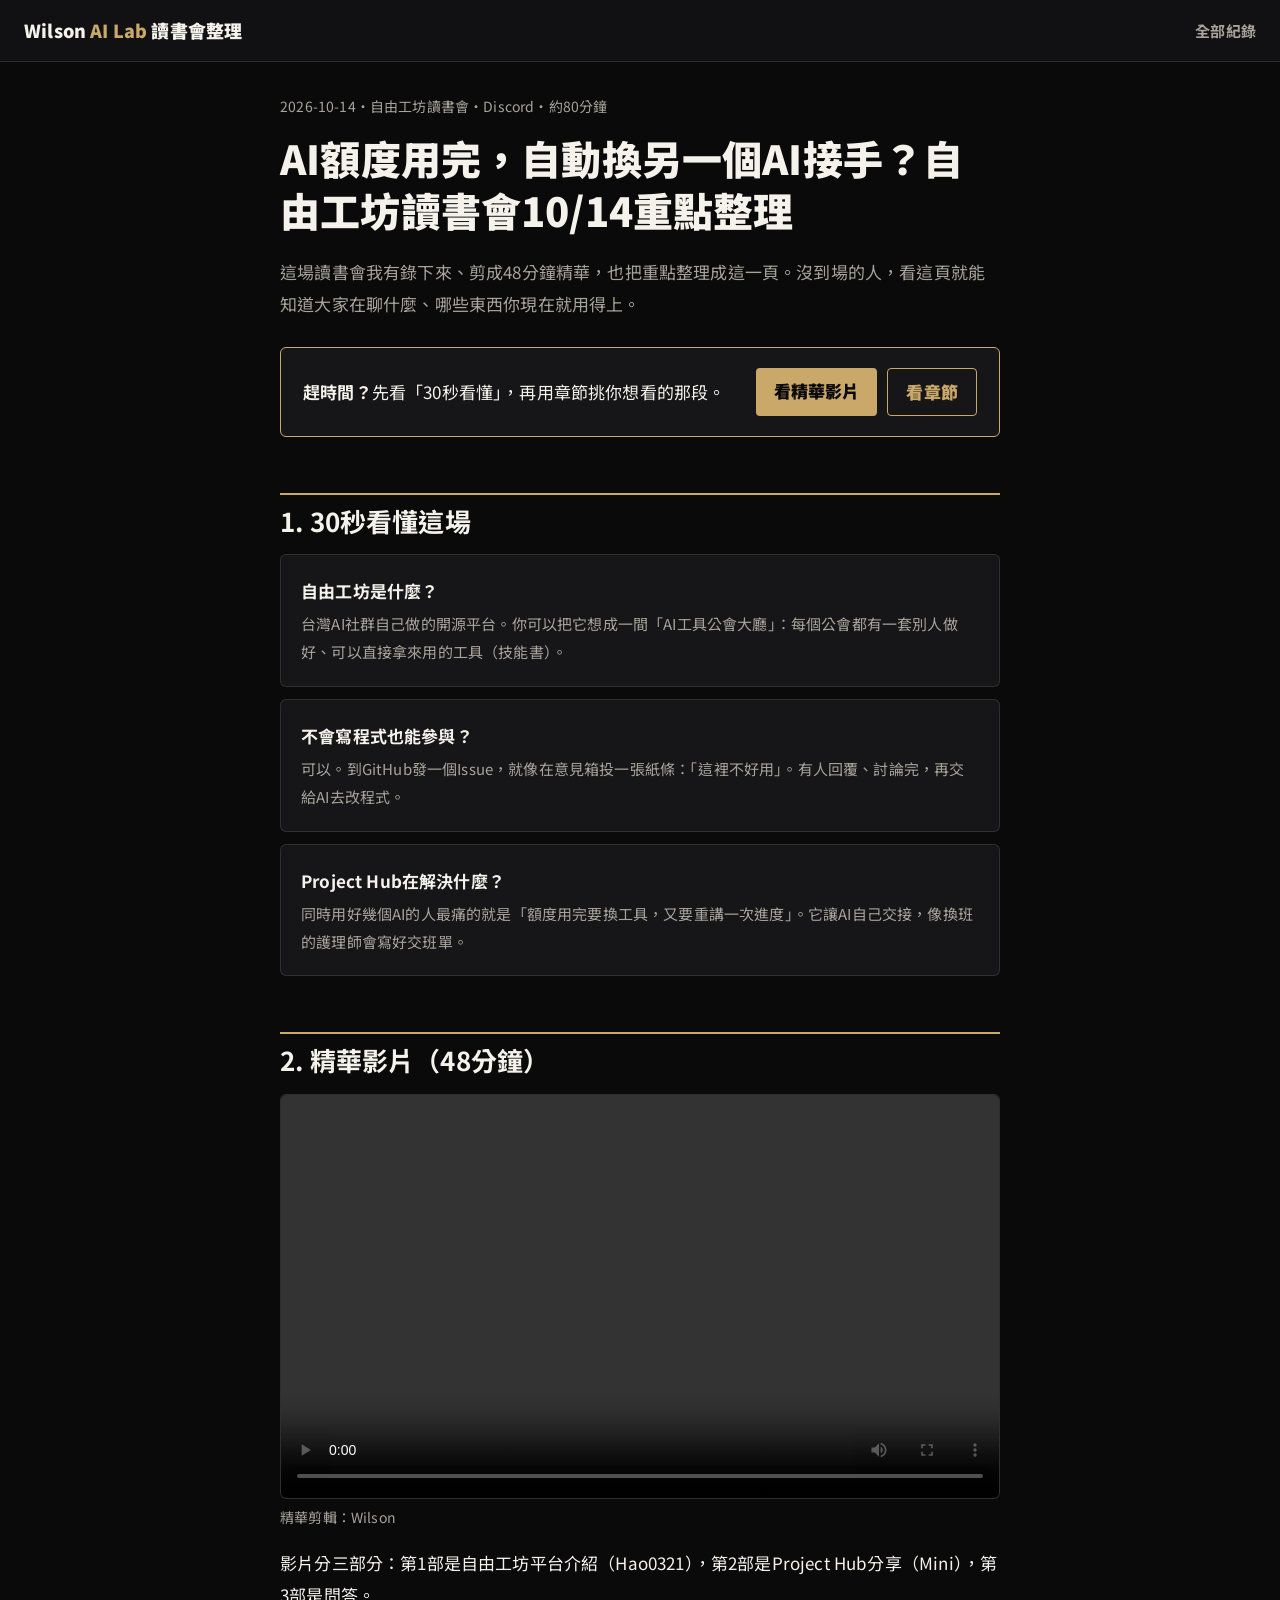
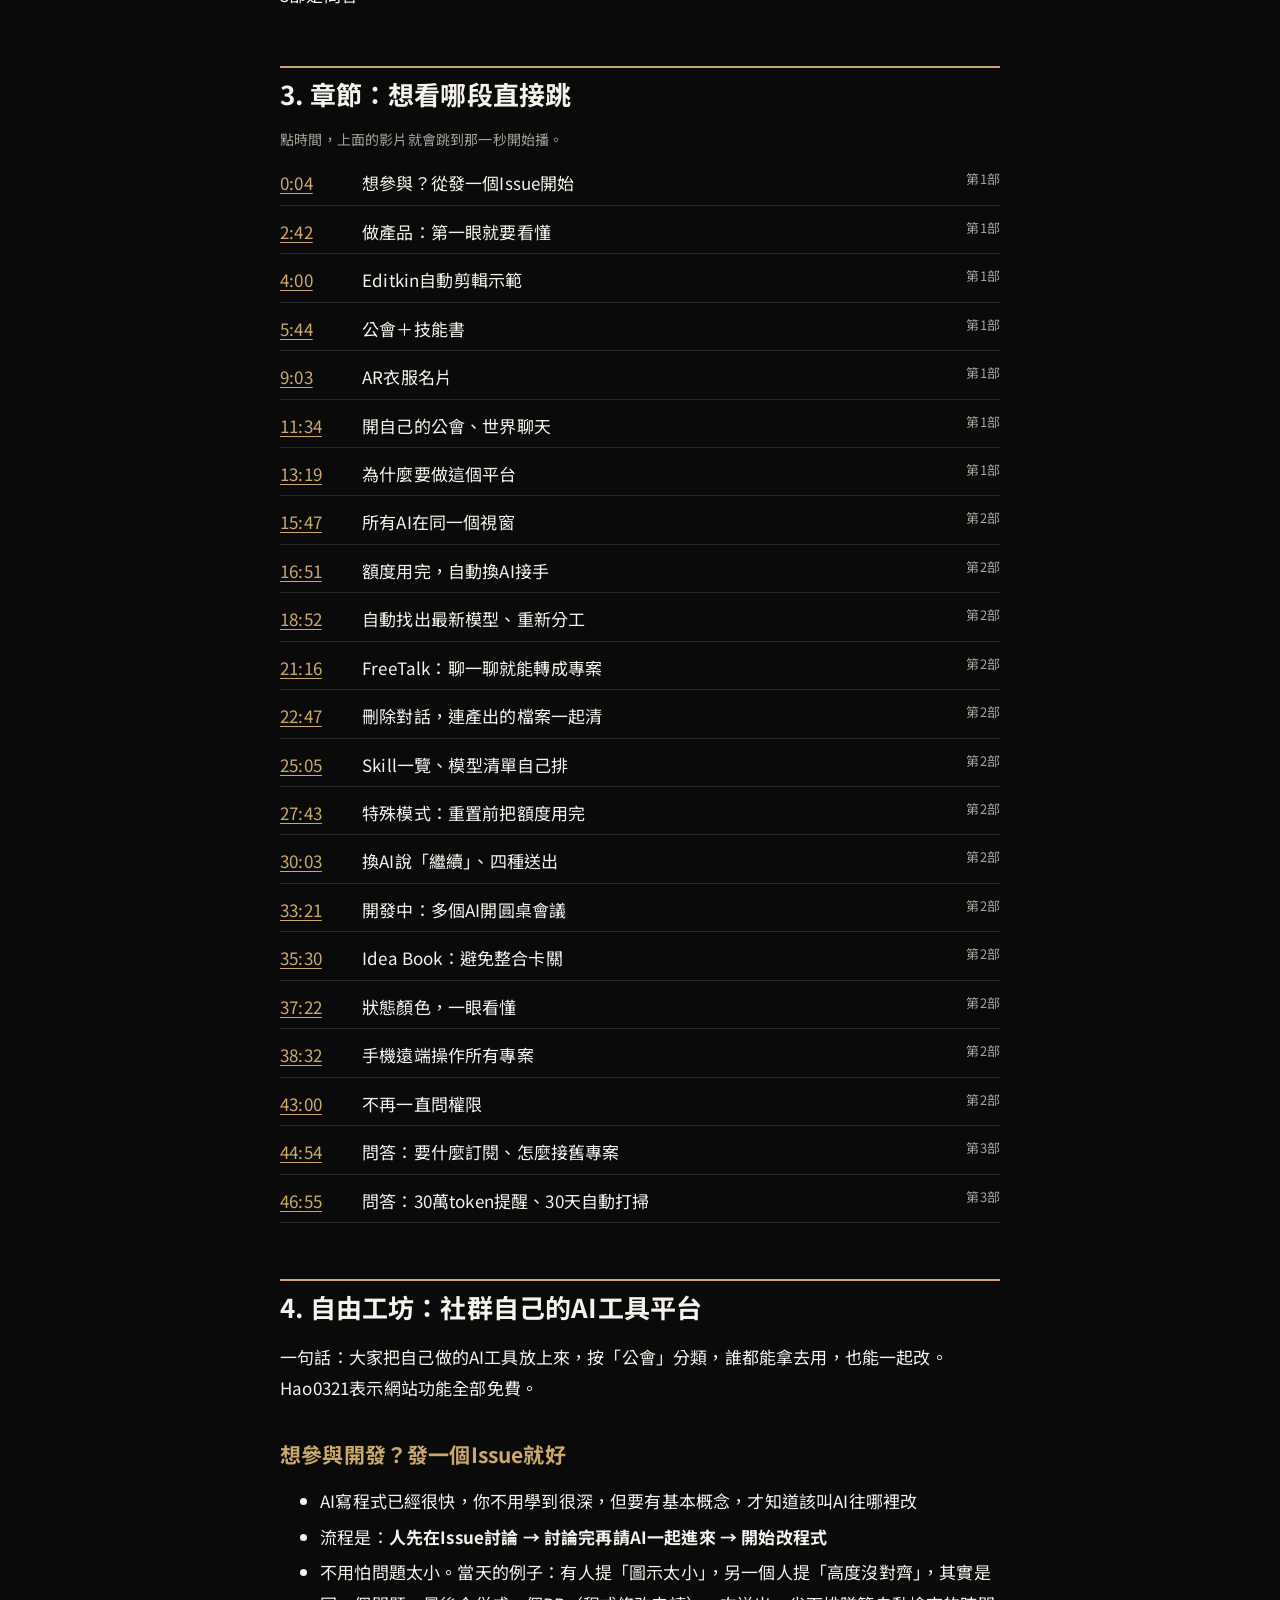
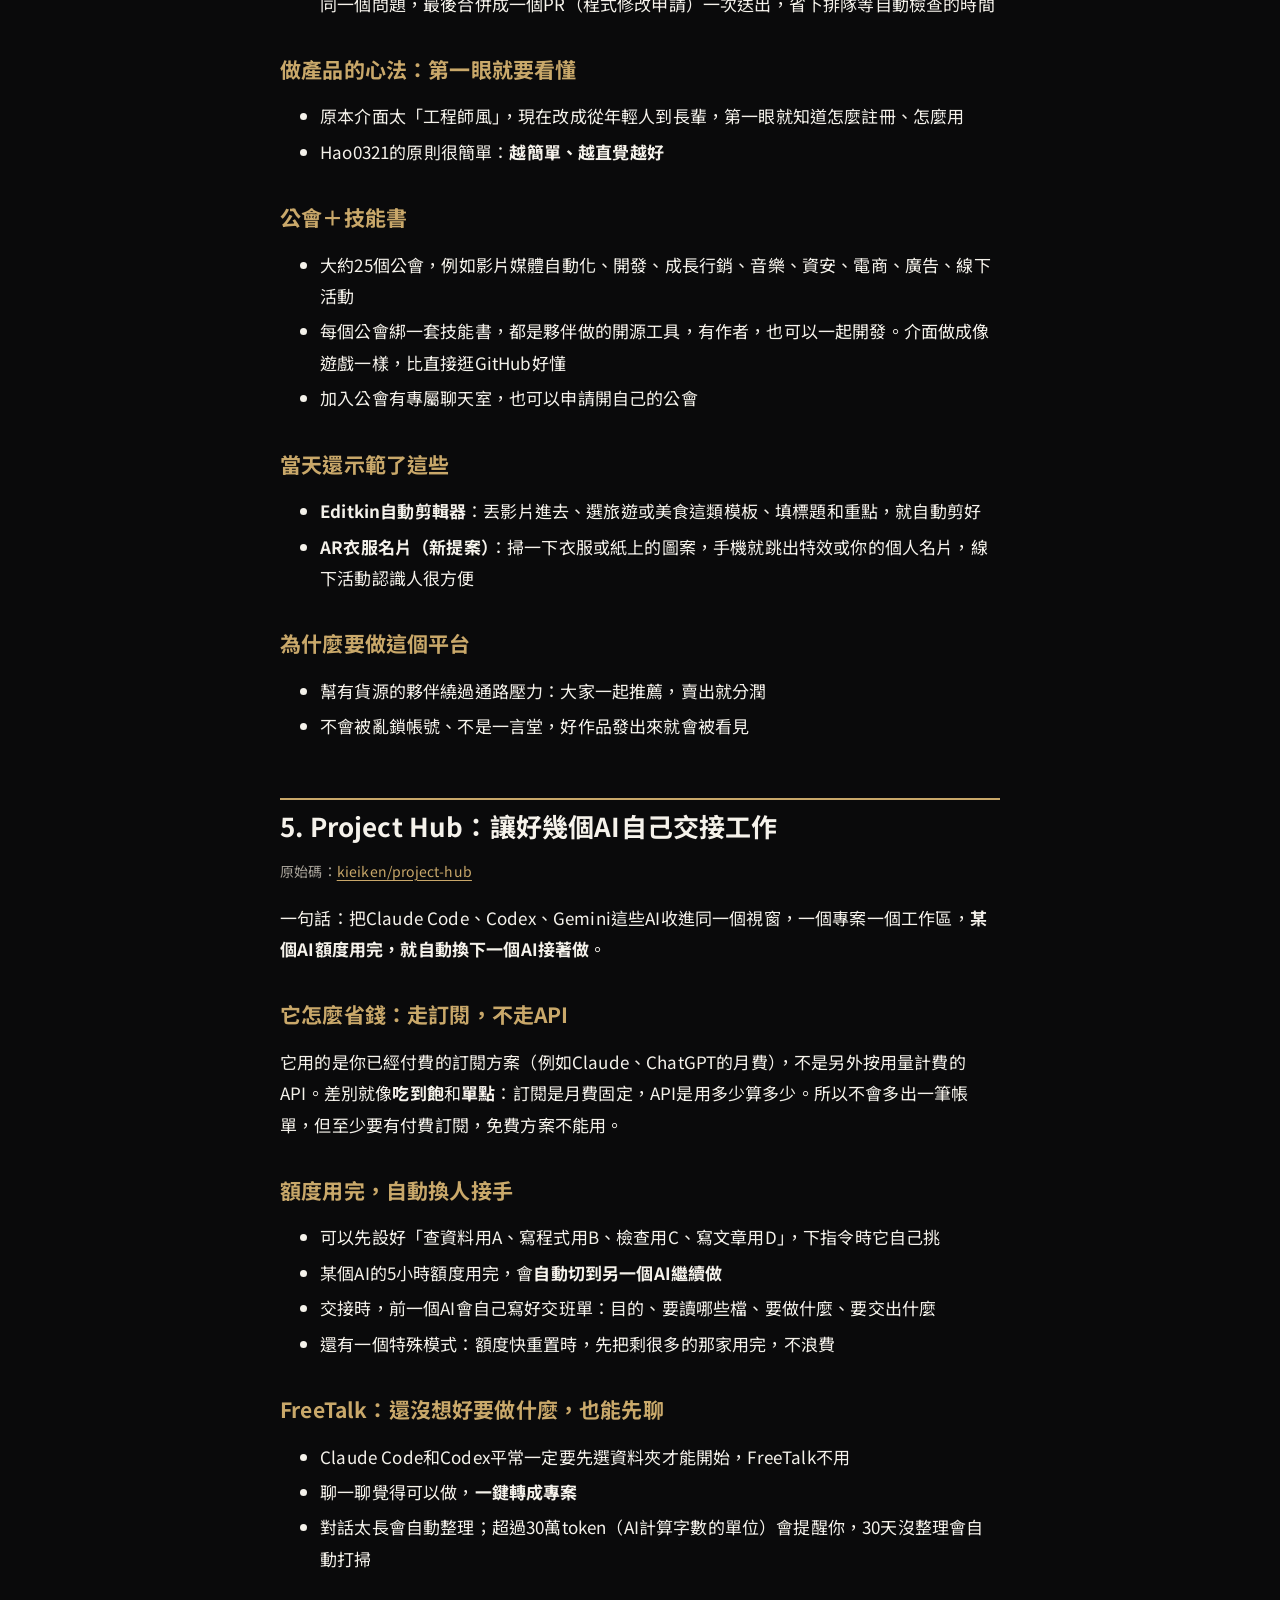
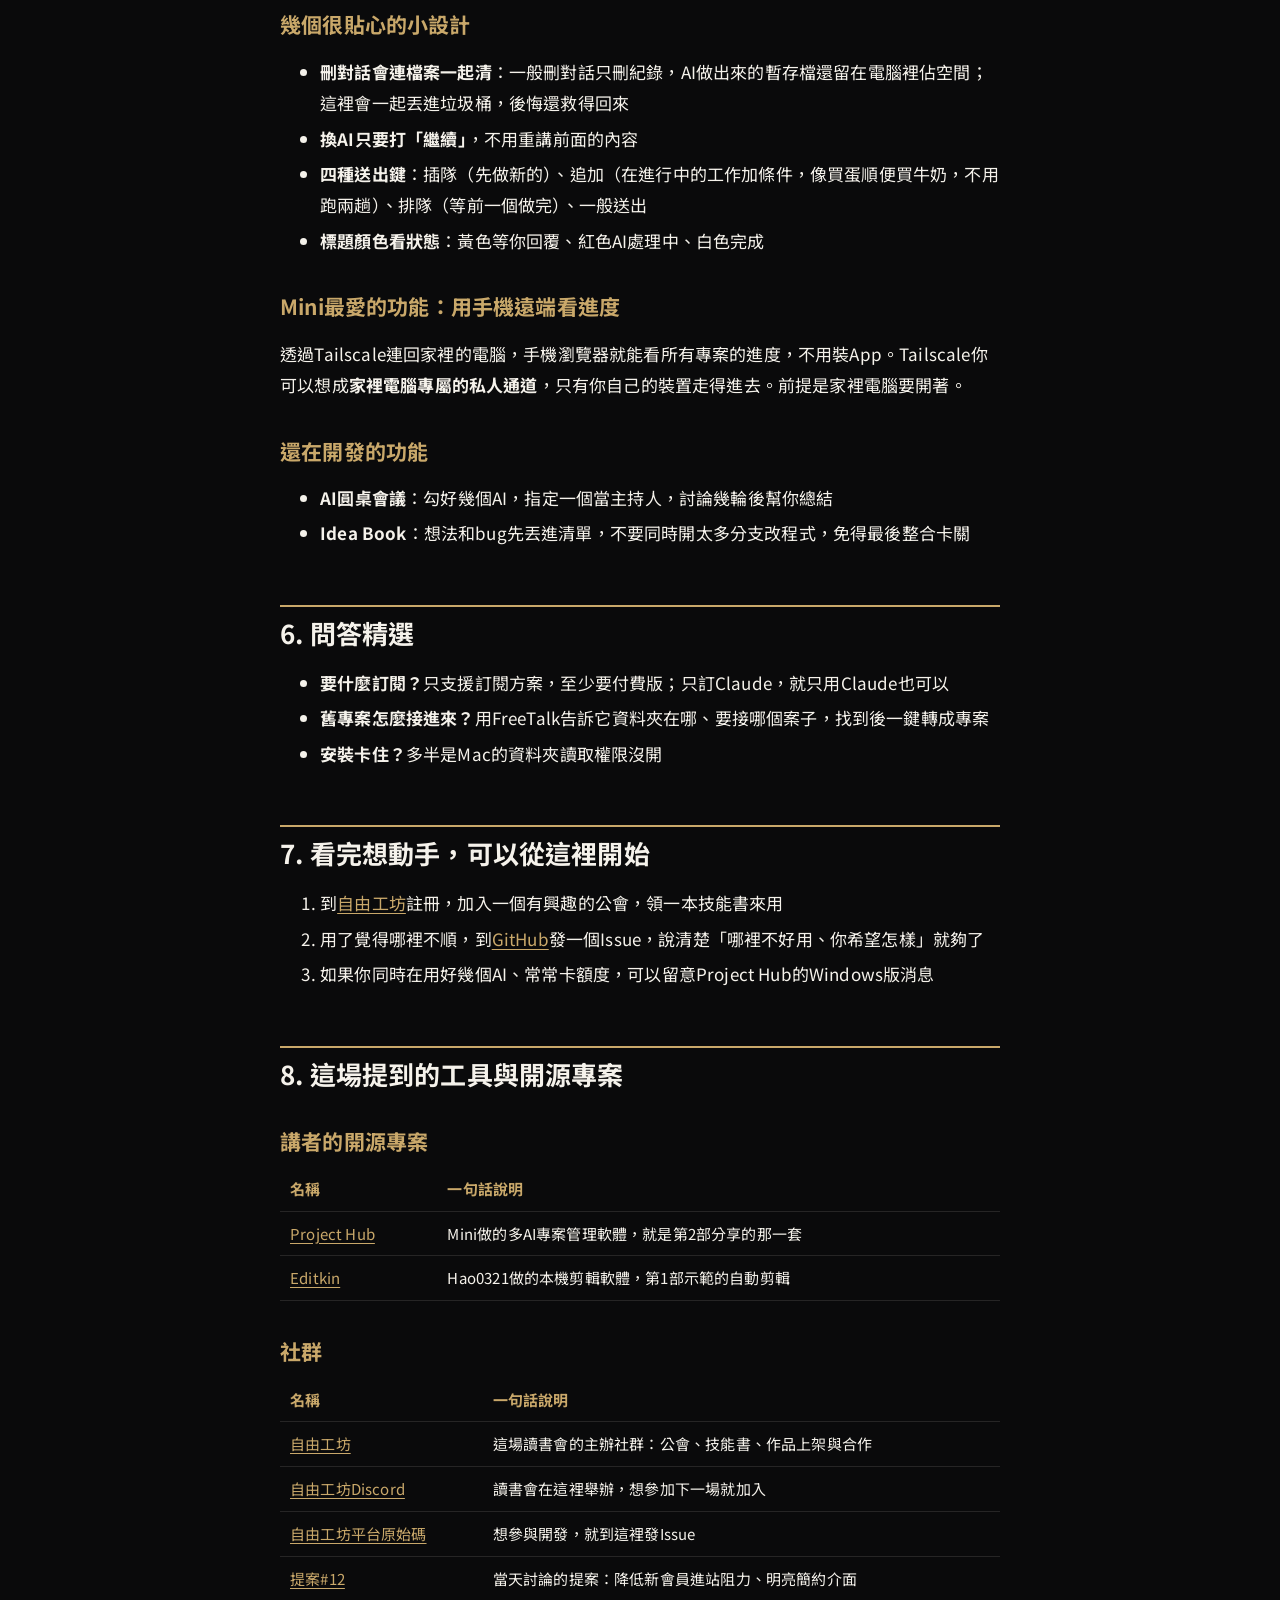
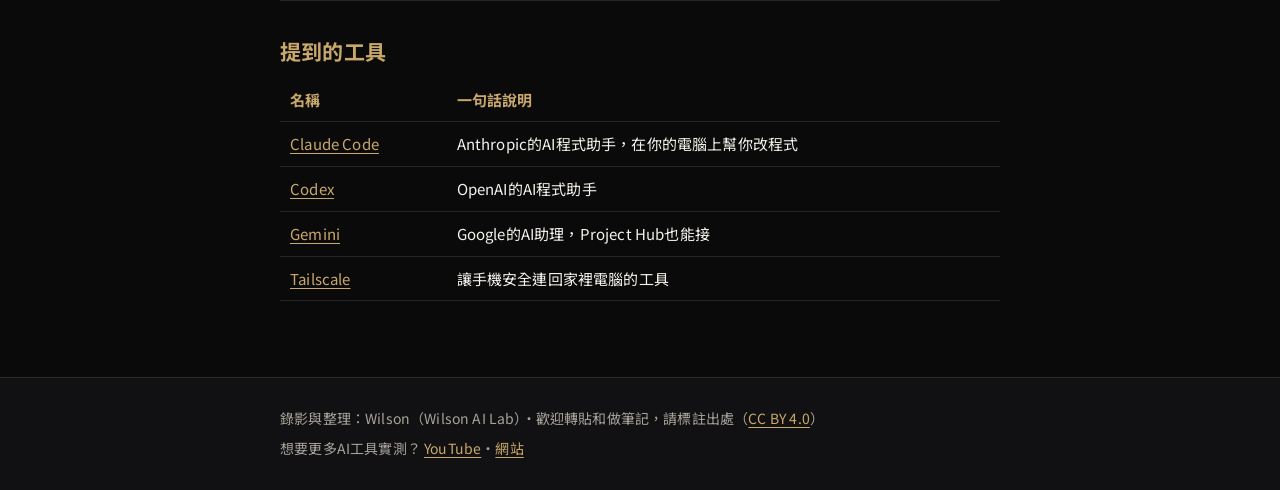
==== docs/streams/2026-10-14-ama-project-hub/index.html @ 5bedc979 "讀書會整理" ====
<!doctype html>
<html lang="zh-Hant">
<head>
<meta charset="utf-8">
<meta name="viewport" content="width=device-width, initial-scale=1">
<title>AI額度用完，自動換另一個AI接手？自由工坊讀書會10/14重點整理</title>
<meta name="description" content="自由工坊平台怎麼從一個GitHub Issue開始參與；Project Hub把Claude Code、Codex、Gemini收進同一個視窗，額度用完自動換人接手。22個章節與白話重點。">
<link rel="stylesheet" href="../../style.css">
</head>
<body>
<header class="topbar">
  <a class="brand" href="../../">Wilson <span>AI Lab</span> 讀書會整理</a>
  <nav><a href="../../">全部紀錄</a></nav>
</header>
<main class="wrap">

<p class="eyebrow">2026-10-14・自由工坊讀書會・Discord・約80分鐘</p>
<h1>AI額度用完，自動換另一個AI接手？自由工坊讀書會10/14重點整理</h1>
<p class="lead">這場讀書會我有錄下來、剪成48分鐘精華，也把重點整理成這一頁。沒到場的人，看這頁就能知道大家在聊什麼、哪些東西你現在就用得上。</p>


<div class="get-box">
  <p><strong>趕時間？</strong>先看「30秒看懂」，再用章節挑你想看的那段。</p>
  <div class="btns"><a class="btn" href="#video">看精華影片</a><a class="btn ghost" href="#chapters">看章節</a></div>
</div>

<h2 id="quick">1. 30秒看懂這場</h2>
<div class="quick">
  <div class="card"><b>自由工坊是什麼？</b><p>台灣AI社群自己做的開源平台。你可以把它想成一間「AI工具公會大廳」：每個公會都有一套別人做好、可以直接拿來用的工具（技能書）。</p></div>
  <div class="card"><b>不會寫程式也能參與？</b><p>可以。到GitHub發一個Issue，就像在意見箱投一張紙條：「這裡不好用」。有人回覆、討論完，再交給AI去改程式。</p></div>
  <div class="card"><b>Project Hub在解決什麼？</b><p>同時用好幾個AI的人最痛的就是「額度用完要換工具，又要重講一次進度」。它讓AI自己交接，像換班的護理師會寫好交班單。</p></div>
</div>

<h2 id="video">2. 精華影片（48分鐘）</h2>
<div class="video" data-video="highlight"></div>
<p class="video-caption">精華剪輯：Wilson</p>
<p>影片分三部分：第1部是自由工坊平台介紹（Hao0321），第2部是Project Hub分享（Mini），第3部是問答。</p>

<h2 id="chapters">3. 章節：想看哪段直接跳</h2>
<p class="video-caption">點時間，上面的影片就會跳到那一秒開始播。</p>
<ul class="chapters">
<li data-video="highlight" data-t="4"><a class="time"></a>想參與？從發一個Issue開始<span class="part">第1部</span></li>
<li data-video="highlight" data-t="162"><a class="time"></a>做產品：第一眼就要看懂<span class="part">第1部</span></li>
<li data-video="highlight" data-t="240"><a class="time"></a>Editkin自動剪輯示範<span class="part">第1部</span></li>
<li data-video="highlight" data-t="344"><a class="time"></a>公會＋技能書<span class="part">第1部</span></li>
<li data-video="highlight" data-t="543"><a class="time"></a>AR衣服名片<span class="part">第1部</span></li>
<li data-video="highlight" data-t="694"><a class="time"></a>開自己的公會、世界聊天<span class="part">第1部</span></li>
<li data-video="highlight" data-t="799"><a class="time"></a>為什麼要做這個平台<span class="part">第1部</span></li>
<li data-video="highlight" data-t="947"><a class="time"></a>所有AI在同一個視窗<span class="part">第2部</span></li>
<li data-video="highlight" data-t="1011"><a class="time"></a>額度用完，自動換AI接手<span class="part">第2部</span></li>
<li data-video="highlight" data-t="1132"><a class="time"></a>自動找出最新模型、重新分工<span class="part">第2部</span></li>
<li data-video="highlight" data-t="1276"><a class="time"></a>FreeTalk：聊一聊就能轉成專案<span class="part">第2部</span></li>
<li data-video="highlight" data-t="1367"><a class="time"></a>刪除對話，連產出的檔案一起清<span class="part">第2部</span></li>
<li data-video="highlight" data-t="1505"><a class="time"></a>Skill一覽、模型清單自己排<span class="part">第2部</span></li>
<li data-video="highlight" data-t="1663"><a class="time"></a>特殊模式：重置前把額度用完<span class="part">第2部</span></li>
<li data-video="highlight" data-t="1803"><a class="time"></a>換AI說「繼續」、四種送出<span class="part">第2部</span></li>
<li data-video="highlight" data-t="2001"><a class="time"></a>開發中：多個AI開圓桌會議<span class="part">第2部</span></li>
<li data-video="highlight" data-t="2130"><a class="time"></a>Idea Book：避免整合卡關<span class="part">第2部</span></li>
<li data-video="highlight" data-t="2242"><a class="time"></a>狀態顏色，一眼看懂<span class="part">第2部</span></li>
<li data-video="highlight" data-t="2312"><a class="time"></a>手機遠端操作所有專案<span class="part">第2部</span></li>
<li data-video="highlight" data-t="2580"><a class="time"></a>不再一直問權限<span class="part">第2部</span></li>
<li data-video="highlight" data-t="2694"><a class="time"></a>問答：要什麼訂閱、怎麼接舊專案<span class="part">第3部</span></li>
<li data-video="highlight" data-t="2815"><a class="time"></a>問答：30萬token提醒、30天自動打掃<span class="part">第3部</span></li>
</ul>

<h2 id="part1">4. 自由工坊：社群自己的AI工具平台</h2>
<p>一句話：大家把自己做的AI工具放上來，按「公會」分類，誰都能拿去用，也能一起改。Hao0321表示網站功能全部免費。</p>

<h3>想參與開發？發一個Issue就好</h3>
<ul>
<li>AI寫程式已經很快，你不用學到很深，但要有基本概念，才知道該叫AI往哪裡改</li>
<li>流程是：<strong>人先在Issue討論 → 討論完再請AI一起進來 → 開始改程式</strong></li>
<li>不用怕問題太小。當天的例子：有人提「圖示太小」，另一個人提「高度沒對齊」，其實是同一個問題，最後合併成一個PR（程式修改申請）一次送出，省下排隊等自動檢查的時間</li>
</ul>

<h3>做產品的心法：第一眼就要看懂</h3>
<ul>
<li>原本介面太「工程師風」，現在改成從年輕人到長輩，第一眼就知道怎麼註冊、怎麼用</li>
<li>Hao0321的原則很簡單：<strong>越簡單、越直覺越好</strong></li>
</ul>

<h3>公會＋技能書</h3>
<ul>
<li>大約25個公會，例如影片媒體自動化、開發、成長行銷、音樂、資安、電商、廣告、線下活動</li>
<li>每個公會綁一套技能書，都是夥伴做的開源工具，有作者，也可以一起開發。介面做成像遊戲一樣，比直接逛GitHub好懂</li>
<li>加入公會有專屬聊天室，也可以申請開自己的公會</li>
</ul>

<h3>當天還示範了這些</h3>
<ul>
<li><strong>Editkin自動剪輯器</strong>：丟影片進去、選旅遊或美食這類模板、填標題和重點，就自動剪好</li>
<li><strong>AR衣服名片（新提案）</strong>：掃一下衣服或紙上的圖案，手機就跳出特效或你的個人名片，線下活動認識人很方便</li>
</ul>

<h3>為什麼要做這個平台</h3>
<ul>
<li>幫有貨源的夥伴繞過通路壓力：大家一起推薦，賣出就分潤</li>
<li>不會被亂鎖帳號、不是一言堂，好作品發出來就會被看見</li>
</ul>

<h2 id="part2">5. Project Hub：讓好幾個AI自己交接工作</h2>
<p class="video-caption">原始碼：<a href="https://github.com/kieiken/project-hub">kieiken/project-hub</a></p>
<p>一句話：把Claude Code、Codex、Gemini這些AI收進同一個視窗，一個專案一個工作區，<strong>某個AI額度用完，就自動換下一個AI接著做</strong>。</p>

<h3>它怎麼省錢：走訂閱，不走API</h3>
<p>它用的是你已經付費的訂閱方案（例如Claude、ChatGPT的月費），不是另外按用量計費的API。差別就像<strong>吃到飽</strong>和<strong>單點</strong>：訂閱是月費固定，API是用多少算多少。所以不會多出一筆帳單，但至少要有付費訂閱，免費方案不能用。</p>

<h3>額度用完，自動換人接手</h3>
<ul>
<li>可以先設好「查資料用A、寫程式用B、檢查用C、寫文章用D」，下指令時它自己挑</li>
<li>某個AI的5小時額度用完，會<strong>自動切到另一個AI繼續做</strong></li>
<li>交接時，前一個AI會自己寫好交班單：目的、要讀哪些檔、要做什麼、要交出什麼</li>
<li>還有一個特殊模式：額度快重置時，先把剩很多的那家用完，不浪費</li>
</ul>

<h3>FreeTalk：還沒想好要做什麼，也能先聊</h3>
<ul>
<li>Claude Code和Codex平常一定要先選資料夾才能開始，FreeTalk不用</li>
<li>聊一聊覺得可以做，<strong>一鍵轉成專案</strong></li>
<li>對話太長會自動整理；超過30萬token（AI計算字數的單位）會提醒你，30天沒整理會自動打掃</li>
</ul>

<h3>幾個很貼心的小設計</h3>
<ul>
<li><strong>刪對話會連檔案一起清</strong>：一般刪對話只刪紀錄，AI做出來的暫存檔還留在電腦裡佔空間；這裡會一起丟進垃圾桶，後悔還救得回來</li>
<li><strong>換AI只要打「繼續」</strong>，不用重講前面的內容</li>
<li><strong>四種送出鍵</strong>：插隊（先做新的）、追加（在進行中的工作加條件，像買蛋順便買牛奶，不用跑兩趟）、排隊（等前一個做完）、一般送出</li>
<li><strong>標題顏色看狀態</strong>：黃色等你回覆、紅色AI處理中、白色完成</li>
</ul>

<h3>Mini最愛的功能：用手機遠端看進度</h3>
<p>透過Tailscale連回家裡的電腦，手機瀏覽器就能看所有專案的進度，不用裝App。Tailscale你可以想成<strong>家裡電腦專屬的私人通道</strong>，只有你自己的裝置走得進去。前提是家裡電腦要開著。</p>

<h3>還在開發的功能</h3>
<ul>
<li><strong>AI圓桌會議</strong>：勾好幾個AI，指定一個當主持人，討論幾輪後幫你總結</li>
<li><strong>Idea Book</strong>：想法和bug先丟進清單，不要同時開太多分支改程式，免得最後整合卡關</li>
</ul>

<h2 id="qa">6. 問答精選</h2>
<ul>
<li><strong>要什麼訂閱？</strong>只支援訂閱方案，至少要付費版；只訂Claude，就只用Claude也可以</li>
<li><strong>舊專案怎麼接進來？</strong>用FreeTalk告訴它資料夾在哪、要接哪個案子，找到後一鍵轉成專案</li>
<li><strong>安裝卡住？</strong>多半是Mac的資料夾讀取權限沒開</li>
</ul>

<h2 id="start">7. 看完想動手，可以從這裡開始</h2>
<ol>
<li>到<a href="https://freetwai.com/">自由工坊</a>註冊，加入一個有興趣的公會，領一本技能書來用</li>
<li>用了覺得哪裡不順，到<a href="https://github.com/FreeTWAI">GitHub</a>發一個Issue，說清楚「哪裡不好用、你希望怎樣」就夠了</li>
<li>如果你同時在用好幾個AI、常常卡額度，可以留意Project Hub的Windows版消息</li>
</ol>

<h2 id="links">8. 這場提到的工具與開源專案</h2>
<h3>講者的開源專案</h3>
<table>
<tr><th>名稱</th><th>一句話說明</th></tr>
<tr><td><a href="https://github.com/kieiken/project-hub">Project Hub</a></td><td>Mini做的多AI專案管理軟體，就是第2部分享的那一套</td></tr>
<tr><td><a href="https://github.com/Hao0321/Editkin">Editkin</a></td><td>Hao0321做的本機剪輯軟體，第1部示範的自動剪輯</td></tr>
</table>
<h3>社群</h3>
<table>
<tr><th>名稱</th><th>一句話說明</th></tr>
<tr><td><a href="https://freetwai.com/">自由工坊</a></td><td>這場讀書會的主辦社群：公會、技能書、作品上架與合作</td></tr>
<tr><td><a href="https://discord.gg/MtccYqJxCx">自由工坊Discord</a></td><td>讀書會在這裡舉辦，想參加下一場就加入</td></tr>
<tr><td><a href="https://github.com/FreeTWAI/freedom-platform">自由工坊平台原始碼</a></td><td>想參與開發，就到這裡發Issue</td></tr>
<tr><td><a href="https://github.com/FreeTWAI/freedom-platform/issues/12">提案#12</a></td><td>當天討論的提案：降低新會員進站阻力、明亮簡約介面</td></tr>
</table>
<h3>提到的工具</h3>
<table>
<tr><th>名稱</th><th>一句話說明</th></tr>
<tr><td><a href="https://claude.com/product/claude-code">Claude Code</a></td><td>Anthropic的AI程式助手，在你的電腦上幫你改程式</td></tr>
<tr><td><a href="https://chatgpt.com/codex">Codex</a></td><td>OpenAI的AI程式助手</td></tr>
<tr><td><a href="https://gemini.google.com/">Gemini</a></td><td>Google的AI助理，Project Hub也能接</td></tr>
<tr><td><a href="https://tailscale.com/">Tailscale</a></td><td>讓手機安全連回家裡電腦的工具</td></tr>
</table>


</main>
<footer class="site-footer" data-footer></footer>
<script src="videos.js"></script>
<script src="../../site.js"></script>
</body>
</html>
---- docs/style.css ----
/* 讀書會整理：共用樣式（黑金配色） */
@import url("https://fonts.googleapis.com/css2?family=Noto+Sans+TC:wght@400;700;900&display=swap");
:root {
  --bg: #0A0A0B;
  --bg2: #111113;
  --card: #161618;
  --text: #F5F2EB;
  --muted: #A8A39A;
  --gold: #C9A86A;
  --gold2: #E3CC9A;
  --line: rgba(168, 163, 154, 0.18);
  --radius: 6px;
}
* { box-sizing: border-box; }
html { scroll-behavior: smooth; }
body {
  margin: 0; background: var(--bg); color: var(--text);
  font-family: "Noto Sans TC", "Source Han Sans TC", "Microsoft JhengHei", sans-serif;
  line-height: 1.85; font-size: 17px; letter-spacing: .01em;
}
a { color: var(--gold); text-underline-offset: 3px; }
a:hover { color: var(--gold2); }
h1, h2, h3 { line-height: 1.35; font-weight: 700; }
h1 { font-size: clamp(28px, 5.5vw, 40px); margin: .3em 0 .5em; font-weight: 900; line-height: 1.3; }
h2 { font-size: 26px; margin: 56px 0 16px; padding-top: 8px; border-top: 2px solid var(--gold); }
h3 { font-size: 21px; color: var(--gold); margin: 36px 0 12px; }
strong { font-weight: 700; }

.topbar {
  display: flex; justify-content: space-between; align-items: center; gap: 16px;
  padding: 14px 24px; border-bottom: 1px solid var(--line); background: var(--bg2);
  position: sticky; top: 0; z-index: 10;
}
.topbar .brand { color: var(--text); font-weight: 900; font-size: 18px; text-decoration: none; }
.topbar .brand span { color: var(--gold); }
.topbar nav { display: flex; gap: 18px; font-size: 15px; font-weight: 700; }
.topbar nav a { color: var(--muted); text-decoration: none; }
.topbar nav a:hover { color: var(--text); }
.wrap { max-width: 760px; margin: 0 auto; padding: 32px 20px 64px; }
.eyebrow { color: var(--muted); font-size: 14px; margin: 0; }
.lead { color: var(--muted); }

.note {
  background: var(--card); border-left: 3px solid var(--gold);
  border-radius: var(--radius); padding: 12px 16px; color: var(--muted); font-size: 14px; margin: 16px 0;
}
.card { background: var(--card); border: 1px solid var(--line); border-radius: var(--radius); padding: 20px; }

/* 首頁列表 */
.search {
  width: 100%; padding: 10px 14px; margin: 24px 0 16px; font: inherit;
  background: var(--card); color: var(--text); border: 1px solid var(--line); border-radius: 4px;
}
.search:focus { outline: 1px solid var(--gold); }
.stream-list { list-style: none; padding: 0; margin: 0; display: grid; gap: 14px; }
.stream-list li a { display: block; color: inherit; }
.stream-list li a:hover { text-decoration: none; border-color: var(--gold); }
.stream-list .date { color: var(--gold); font-size: 14px; }
.stream-list h3 { margin: .2em 0; color: var(--text); }
.stream-list p { margin: 0; color: var(--muted); font-size: 15px; }
.tags { margin-top: 8px; display: flex; flex-wrap: wrap; gap: 6px; }
.tag { font-size: 12px; font-weight: 700; color: var(--gold); border: 1px solid var(--gold); border-radius: 999px; padding: 1px 10px; line-height: 1.8; }

/* 影片 */
.video { position: relative; aspect-ratio: 16 / 9; background: var(--card); border: 1px solid var(--line); border-radius: var(--radius); overflow: hidden; margin: 12px 0 6px; }
.video iframe, .video video { position: absolute; inset: 0; width: 100%; height: 100%; border: 0; background: #000; }
.video .placeholder { position: absolute; inset: 0; display: grid; place-items: center; color: var(--muted); text-align: center; padding: 20px; }
.video-caption { color: var(--muted); font-size: 14px; margin: 0 0 8px; }

/* 表格 */
table { width: 100%; border-collapse: collapse; margin: 12px 0; font-size: 15px; }
th, td { text-align: left; padding: 8px 10px; border-bottom: 1px solid var(--line); vertical-align: top; }
th { color: var(--gold); font-weight: 700; }

/* 章節時間軸 */
.chapters { list-style: none; padding: 0; margin: 8px 0; }
.chapters li { display: flex; gap: 12px; padding: 6px 0; border-bottom: 1px solid var(--line); }
.chapters .time { flex: 0 0 auto; min-width: 70px; font-variant-numeric: tabular-nums; }
.chapters .part { color: var(--muted); font-size: 13px; margin-left: auto; white-space: nowrap; }


/* 頁尾：作者欄 */
.site-footer { border-top: 1px solid var(--line); background: var(--bg2); color: var(--muted); font-size: 14px; }
.site-footer .inner { max-width: 760px; margin: 0 auto; padding: 24px 20px; }
.site-footer p { margin: 4px 0; }

ul li, ol li { margin: 4px 0; }

@media print {
  body { background: #fff; color: #000; }
  .topbar, .site-footer, .video { display: none; }
  a { color: #000; }
}

/* 文章頂部的取用框與按鈕（跟網站整理包一樣） */
.get-box { margin: 28px 0; background: var(--card); border: 1px solid var(--gold); border-radius: var(--radius); padding: 20px 22px; display: flex; flex-wrap: wrap; align-items: center; justify-content: space-between; gap: 14px; }
.get-box p { margin: 0; }
.btn { display: inline-block; background: var(--gold); color: var(--bg); font-weight: 900; text-decoration: none; border-radius: 4px; padding: 10px 18px; line-height: 1.5; }
.btn:hover { background: var(--gold2); color: var(--bg); text-decoration: none; }
.btn.ghost { background: transparent; color: var(--gold); border: 1px solid var(--gold); }
.btn.ghost:hover { color: var(--gold2); border-color: var(--gold2); }
.btns { display: flex; flex-wrap: wrap; gap: 10px; }

/* 30秒看懂：三張小卡 */
.quick { display: grid; gap: 12px; margin: 16px 0; }
.quick .card p { margin: 4px 0 0; color: var(--muted); font-size: 15px; }
.quick .card b { color: var(--text); }

/* 術語小抄：一句話＋生活比喻 */
dl.glossary { margin: 12px 0; }
dl.glossary dt { font-weight: 700; color: var(--gold); margin-top: 12px; }
dl.glossary dd { margin: 2px 0 0; color: var(--muted); }

blockquote { margin: 0 0 18px; padding: 4px 16px; border-left: 3px solid var(--gold); color: var(--muted); }

/* 首頁社群分區 */
.community { margin-top: 8px; }
.community h2 { display: flex; align-items: baseline; gap: 12px; }
.community h2 .count { font-size: 14px; font-weight: 400; color: var(--muted); }
.community-desc { color: var(--muted); font-size: 15px; margin: -6px 0 4px; }
.community-links { font-size: 15px; font-weight: 700; margin: 0 0 16px; }
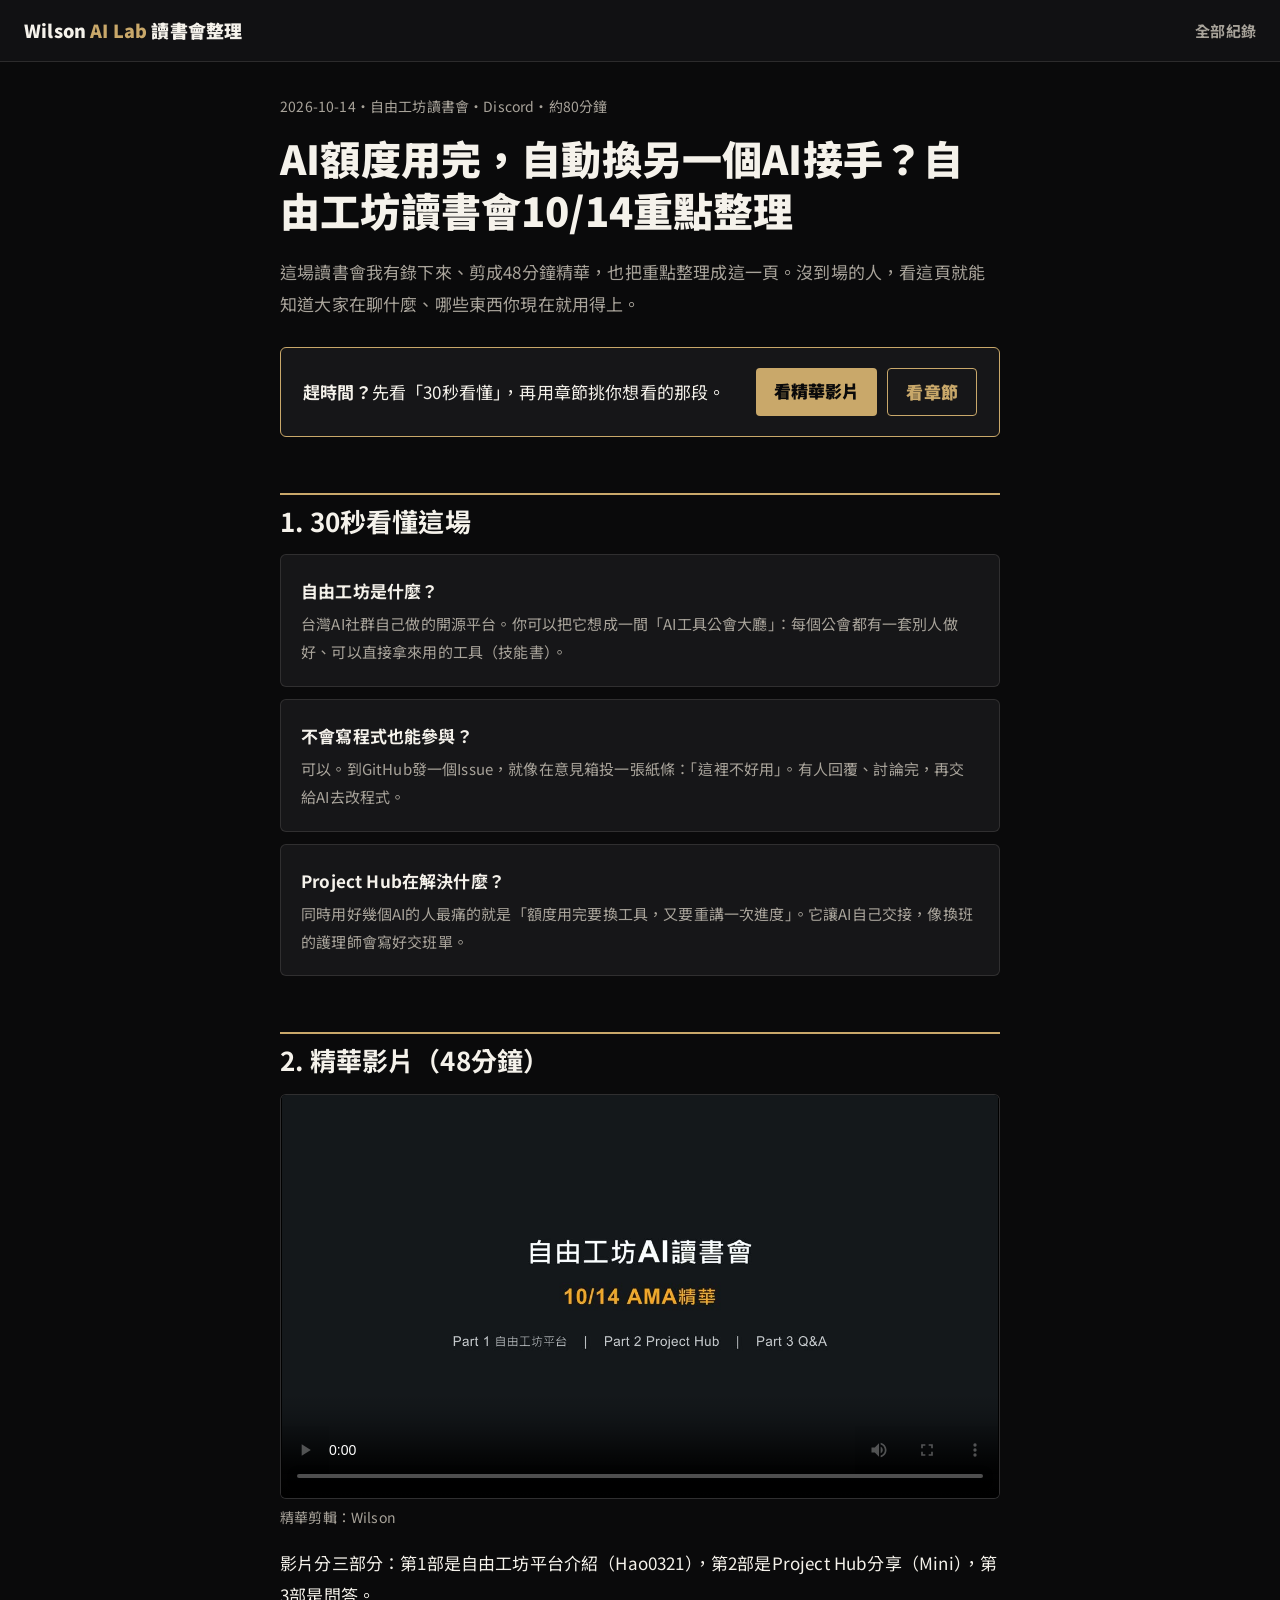
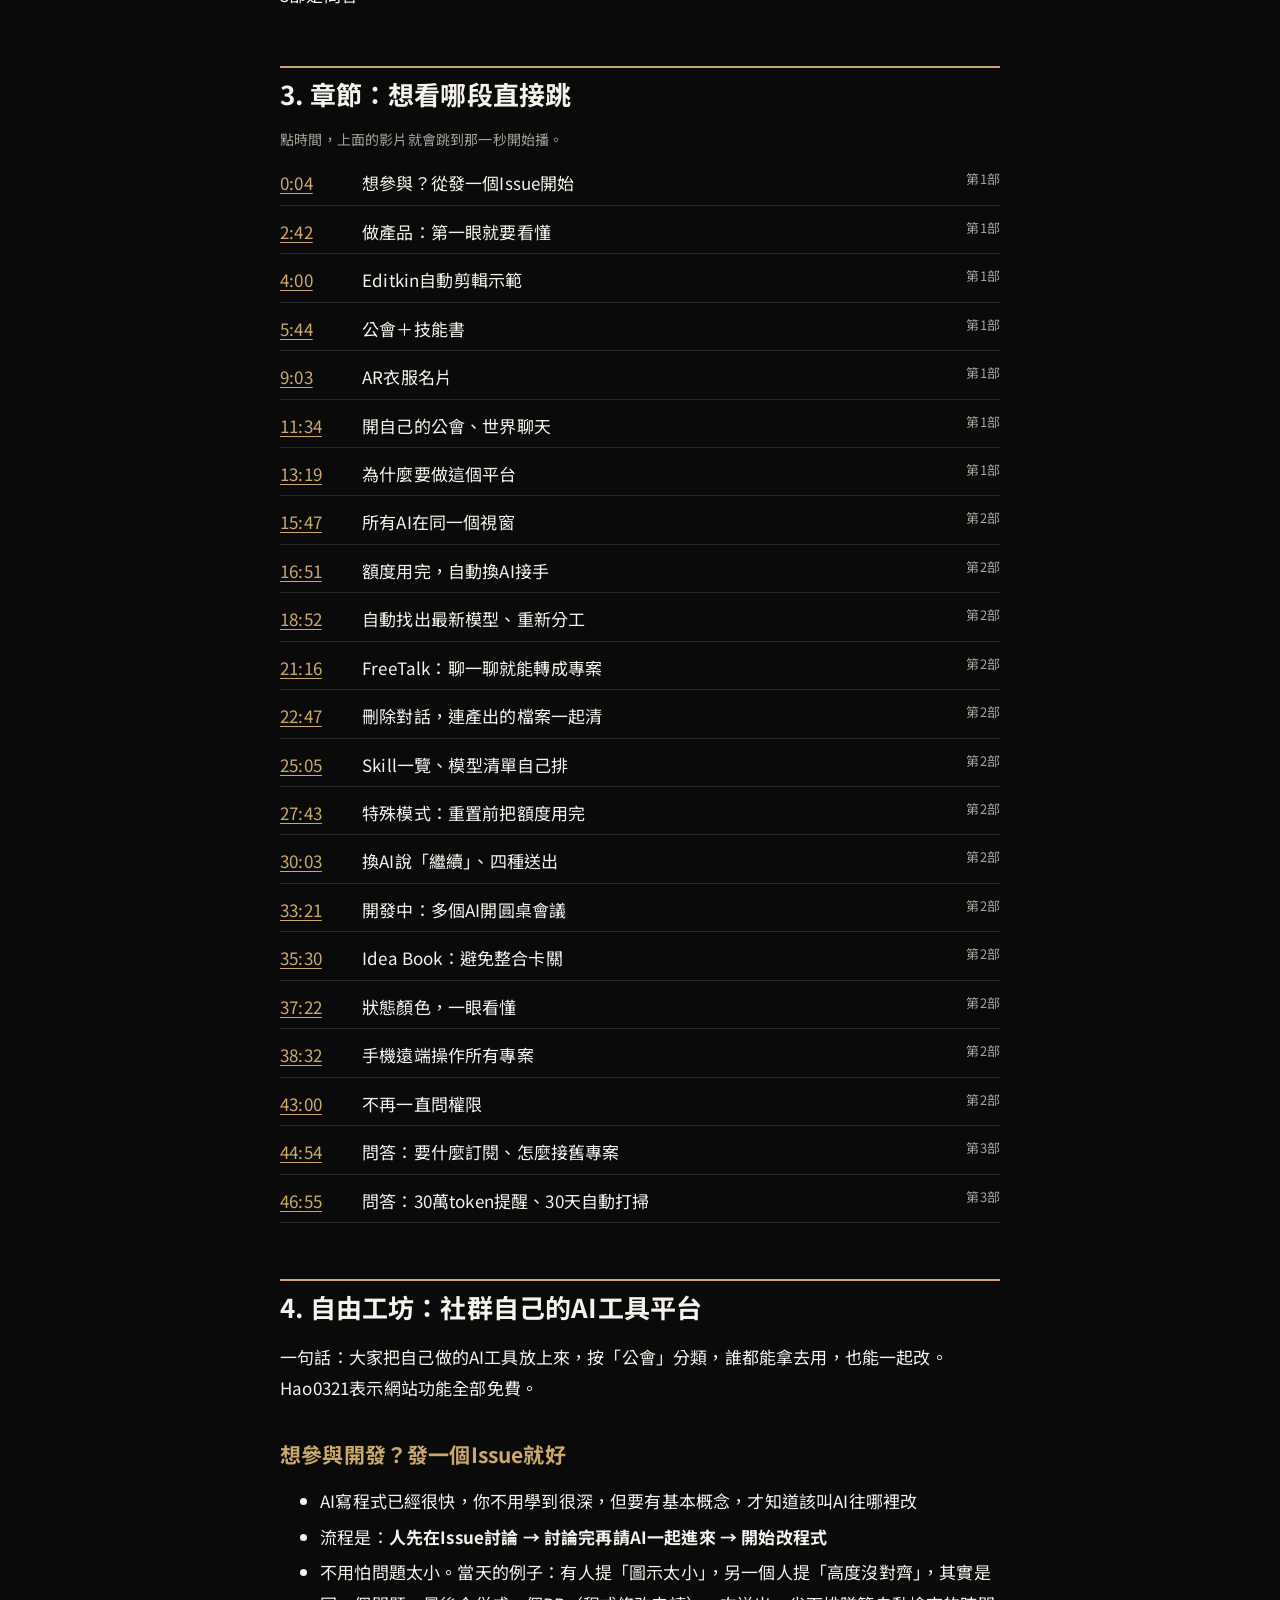
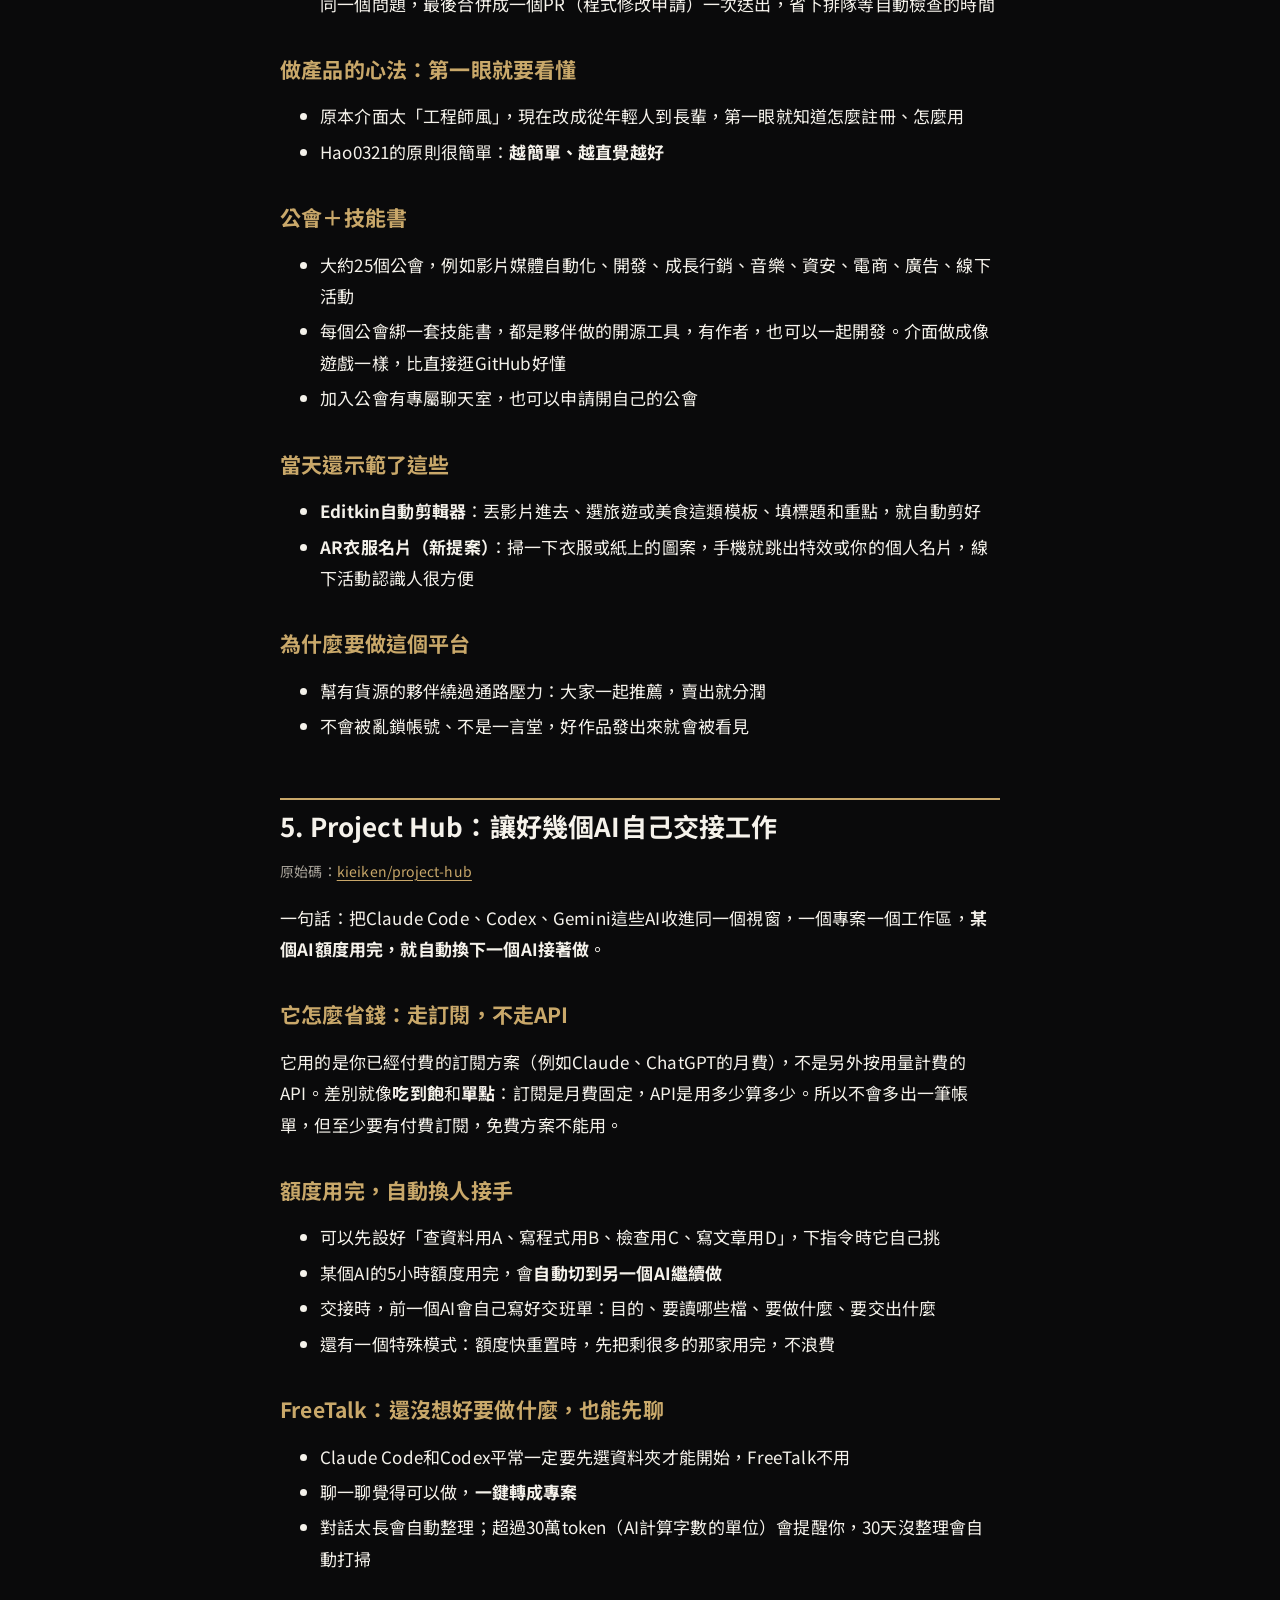
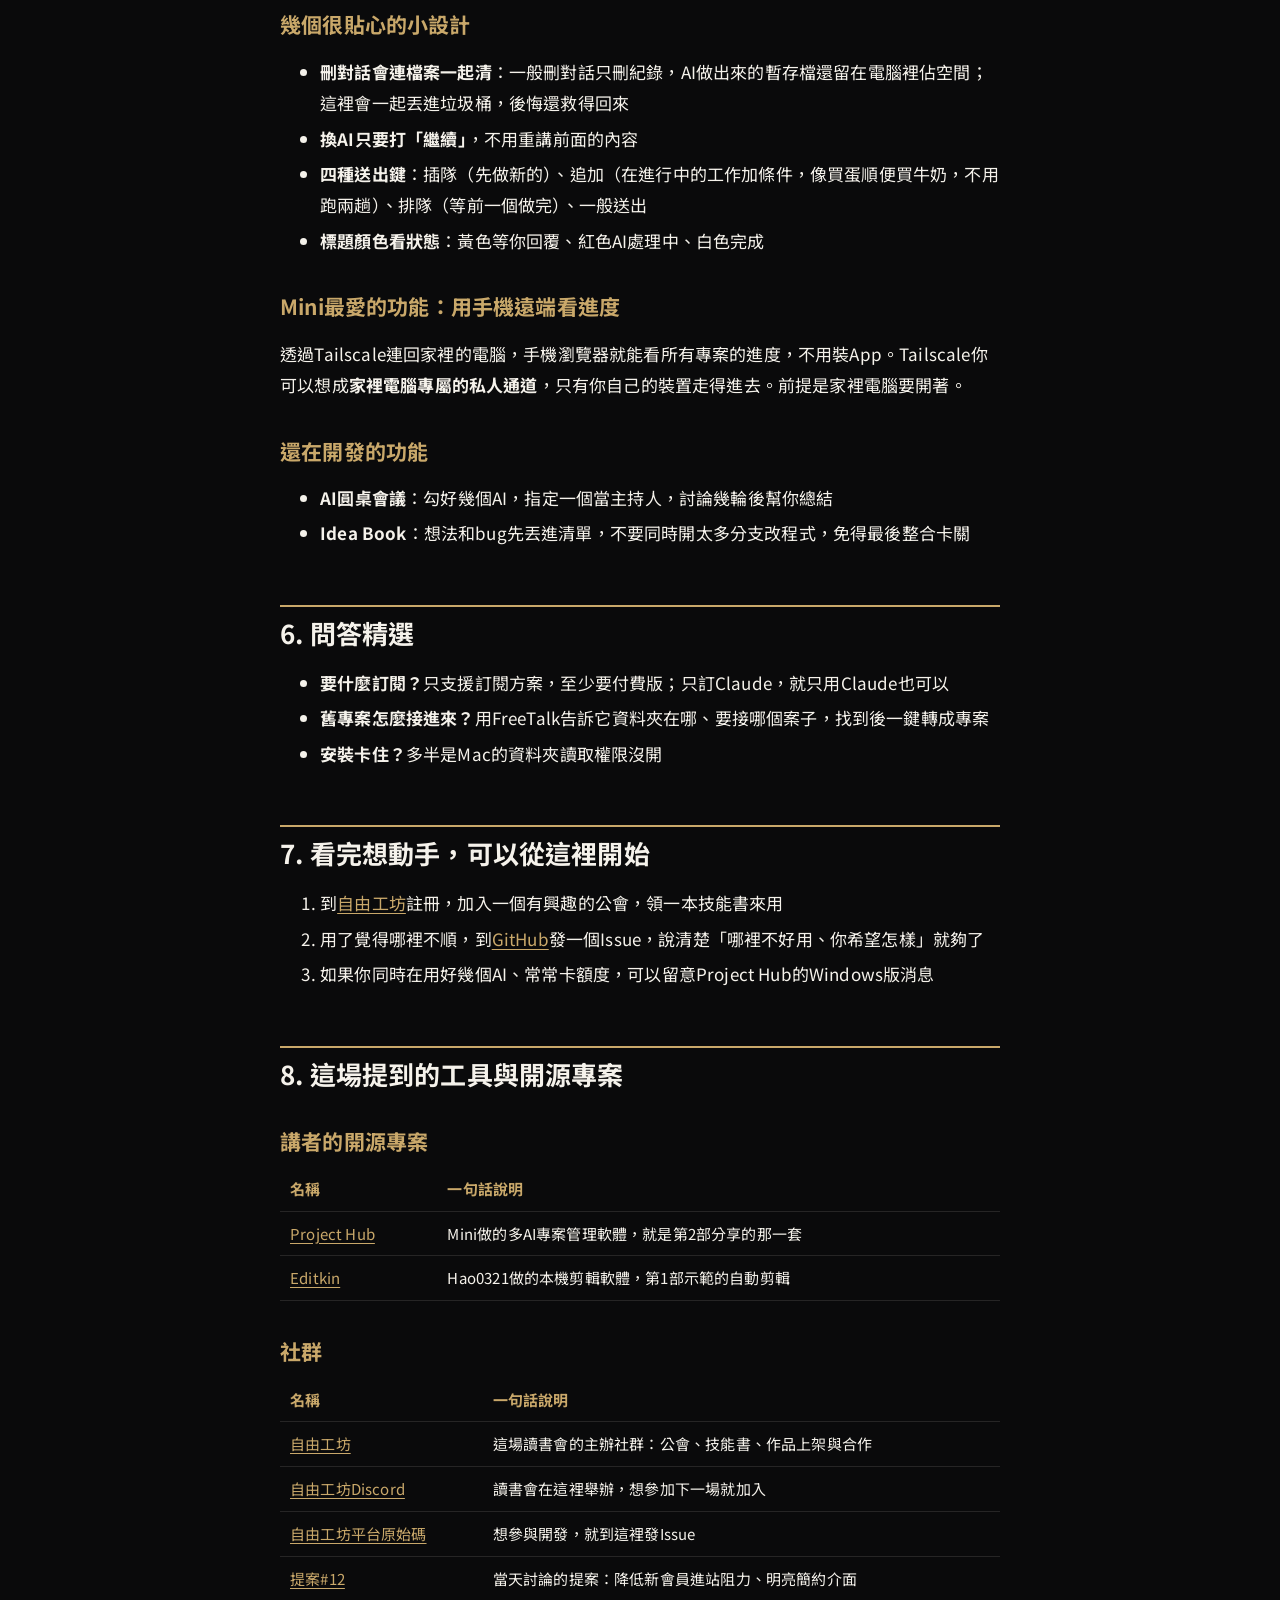
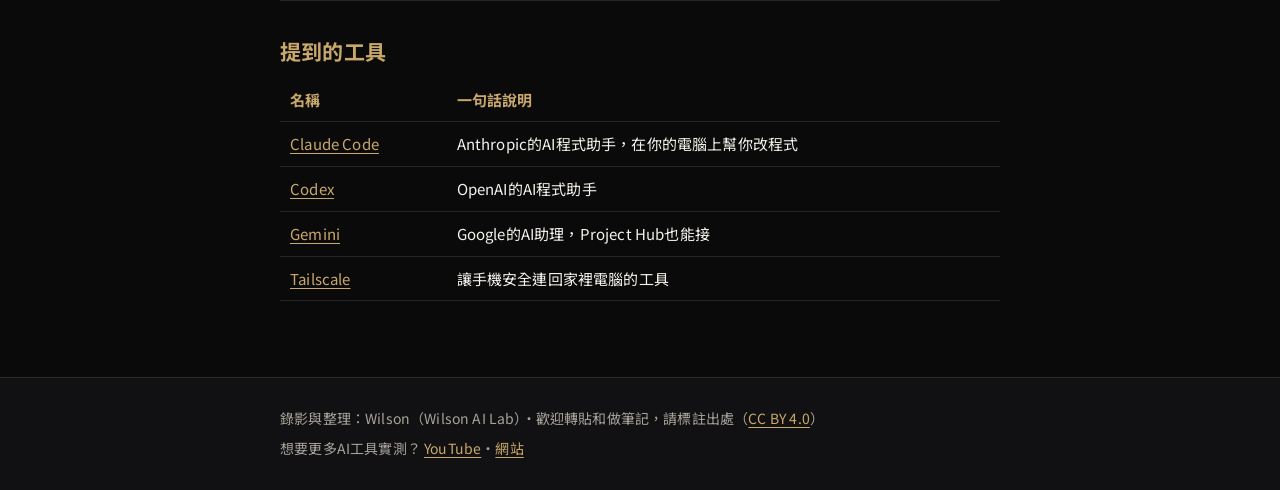
==== commit 2aa535f3: "更新內容 Co-Authored-By: Claude Opus 5.5 <noreply@anthropic.com>" ====
--- a/docs/streams/2026-10-14-ama-project-hub/index.html
+++ b/docs/streams/2026-10-14-ama-project-hub/index.html
@@ -5,6 +5,22 @@
 <meta name="viewport" content="width=device-width, initial-scale=1">
 <title>AI額度用完，自動換另一個AI接手？自由工坊讀書會10/14重點整理</title>
 <meta name="description" content="自由工坊平台怎麼從一個GitHub Issue開始參與；Project Hub把Claude Code、Codex、Gemini收進同一個視窗，額度用完自動換人接手。22個章節與白話重點。">
+<link rel="icon" type="image/png" href="../../img/favicon.png">
+<link rel="apple-touch-icon" href="../../img/apple-touch-icon.png">
+<link rel="canonical" href="https://wilsonaimaster.github.io/ai-study-club-archive/streams/2026-10-14-ama-project-hub/">
+<meta property="og:type" content="article">
+<meta property="og:site_name" content="Wilson AI Lab 讀書會整理">
+<meta property="og:title" content="AI額度用完，自動換另一個AI接手？自由工坊讀書會10/14重點整理">
+<meta property="og:description" content="自由工坊平台怎麼從一個GitHub Issue開始參與；Project Hub把Claude Code、Codex、Gemini收進同一個視窗，額度用完自動換人接手。22個章節與白話重點。">
+<meta property="og:url" content="https://wilsonaimaster.github.io/ai-study-club-archive/streams/2026-10-14-ama-project-hub/">
+<meta property="og:image" content="https://wilsonaimaster.github.io/ai-study-club-archive/img/og-2026-10-14.jpg">
+<meta property="og:image:width" content="1200">
+<meta property="og:image:height" content="630">
+<meta property="og:locale" content="zh_TW">
+<meta name="twitter:card" content="summary_large_image">
+<meta name="twitter:title" content="AI額度用完，自動換另一個AI接手？自由工坊讀書會10/14重點整理">
+<meta name="twitter:description" content="自由工坊平台怎麼從一個GitHub Issue開始參與；Project Hub把Claude Code、Codex、Gemini收進同一個視窗，額度用完自動換人接手。22個章節與白話重點。">
+<meta name="twitter:image" content="https://wilsonaimaster.github.io/ai-study-club-archive/img/og-2026-10-14.jpg">
 <link rel="stylesheet" href="../../style.css">
 </head>
 <body>
@@ -32,7 +48,7 @@
 </div>
 
 <h2 id="video">2. 精華影片（48分鐘）</h2>
-<div class="video" data-video="highlight"></div>
+<div class="video" data-video="highlight" data-poster="../../img/poster-2026-10-14.jpg"></div>
 <p class="video-caption">精華剪輯：Wilson</p>
 <p>影片分三部分：第1部是自由工坊平台介紹（Hao0321），第2部是Project Hub分享（Mini），第3部是問答。</p>
 
@@ -180,5 +196,6 @@
 <footer class="site-footer" data-footer></footer>
 <script src="videos.js"></script>
 <script src="../../site.js"></script>
+<!-- Cloudflare Web Analytics --><script type='module' src='https://static.cloudflareinsights.com/beacon.min.js' data-cf-beacon='{"token": "fbad8f9c527c4fb58cd404a95f3060f7"}'></script><!-- End Cloudflare Web Analytics -->
 </body>
 </html>
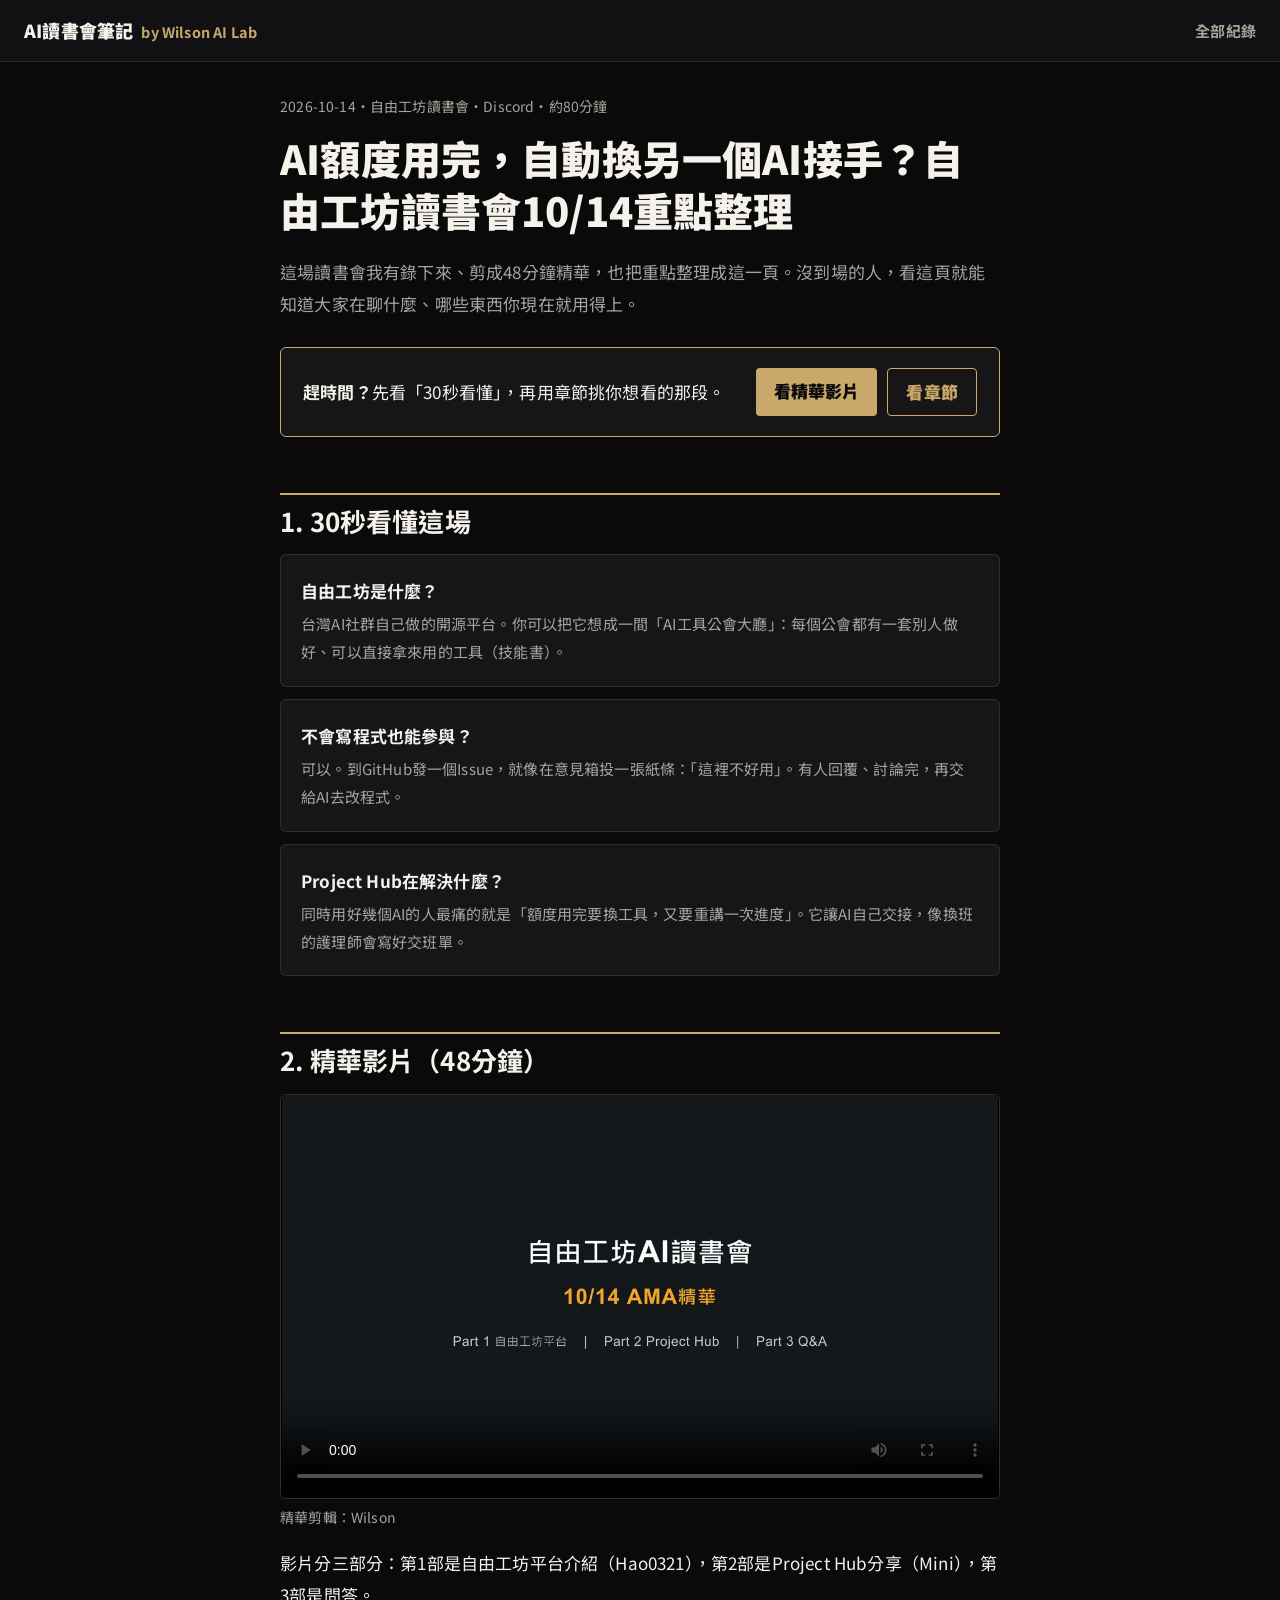
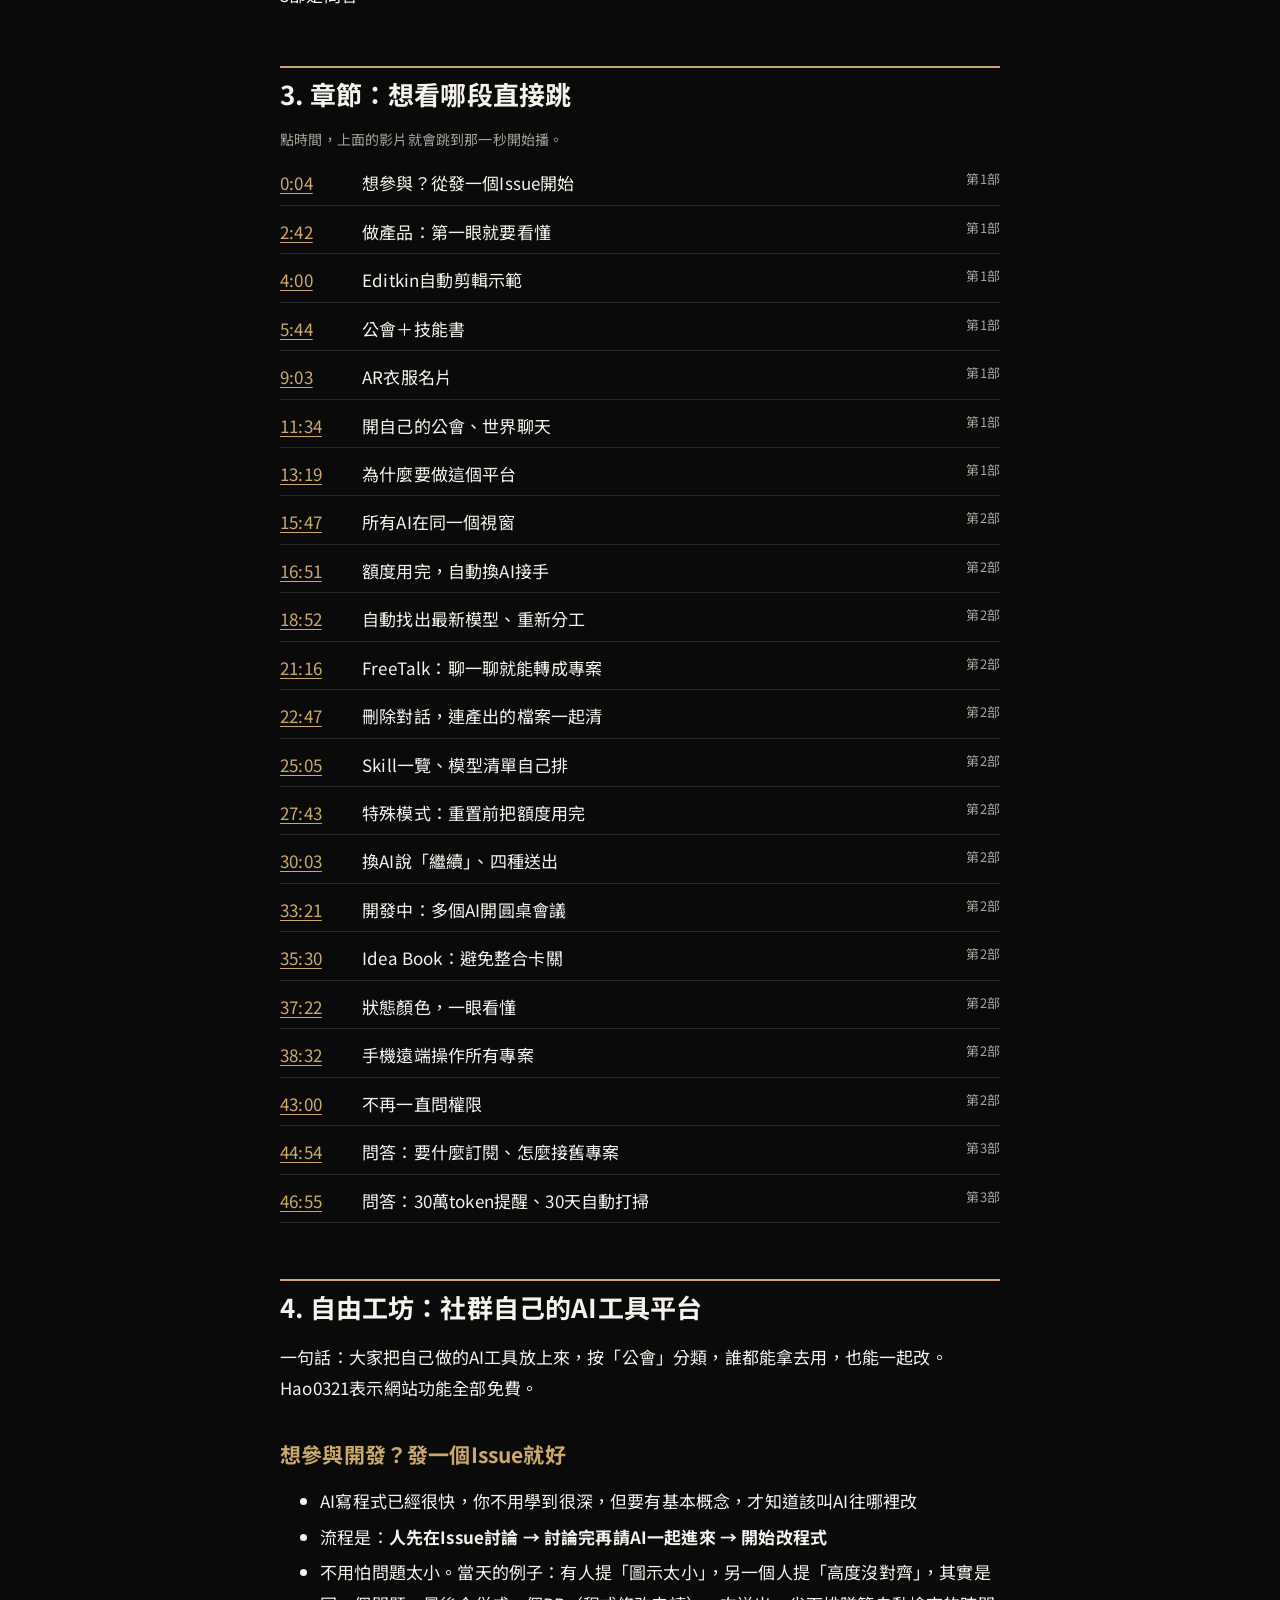
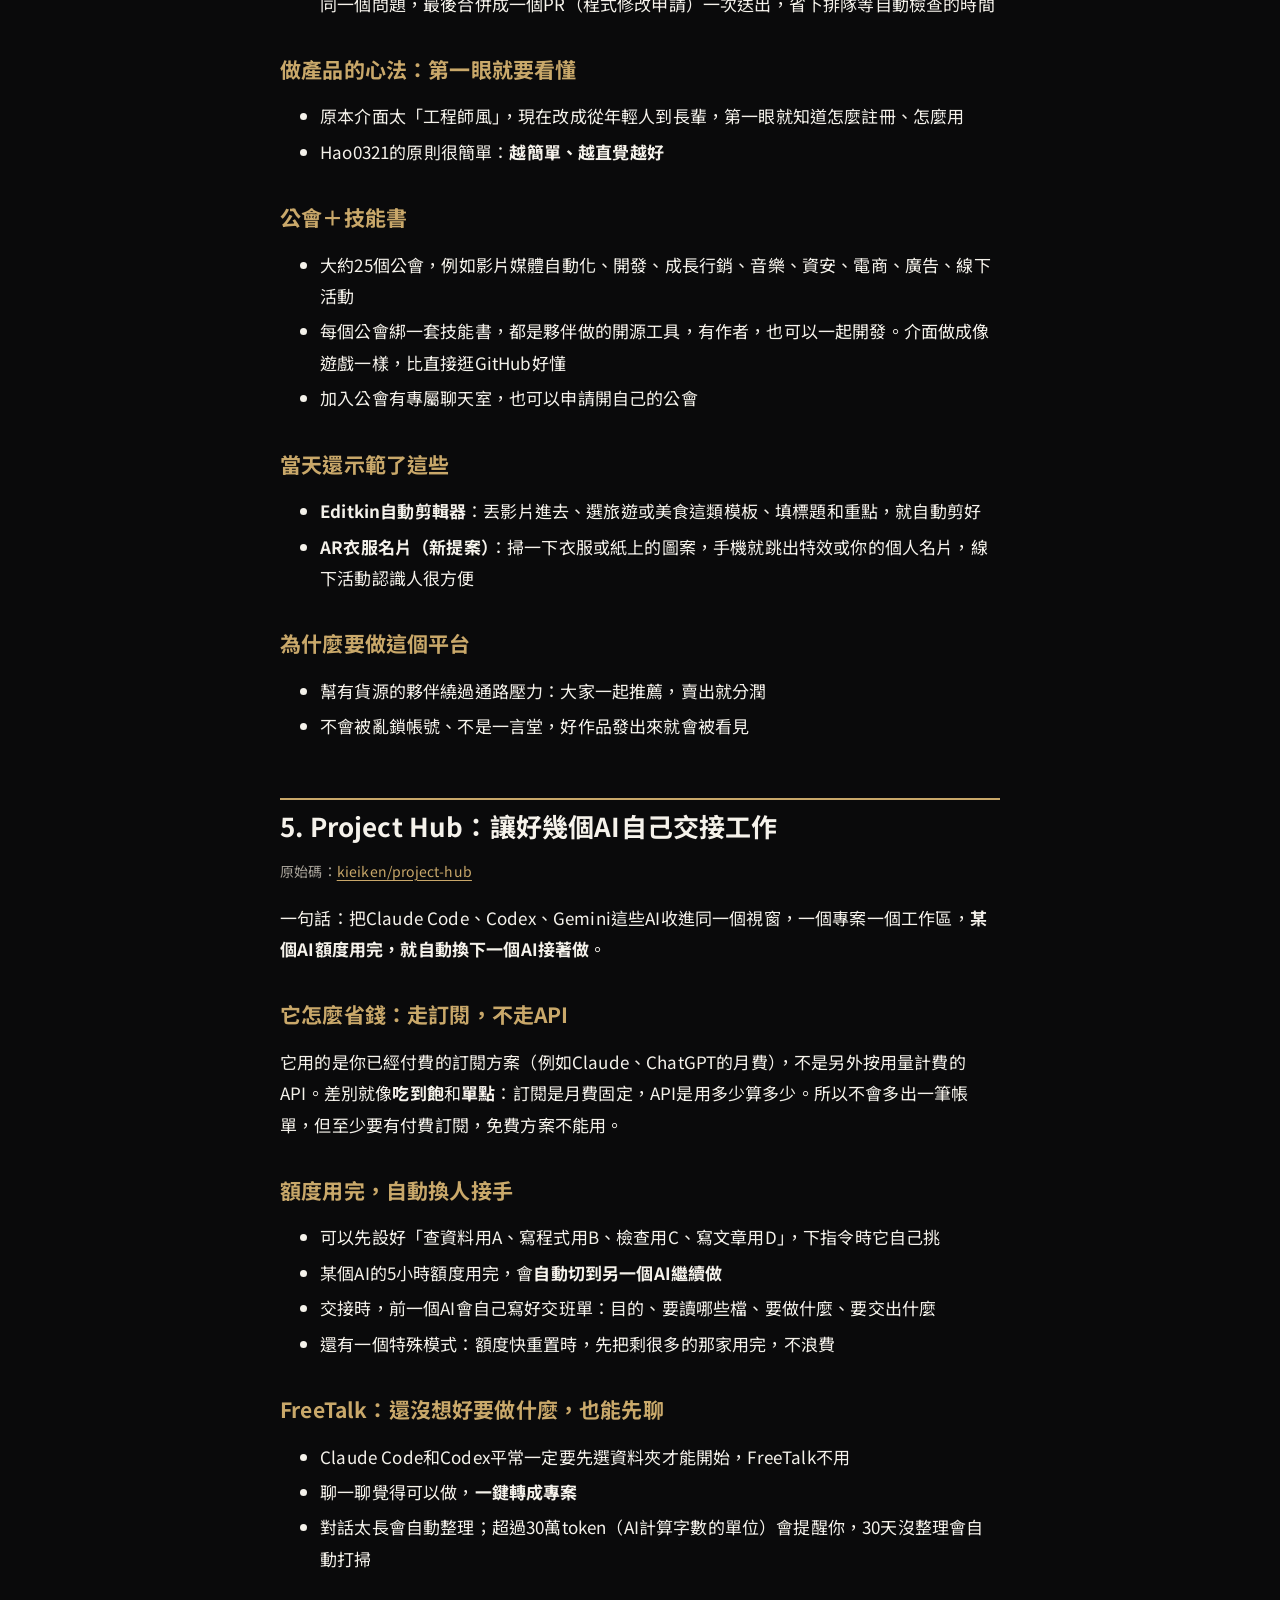
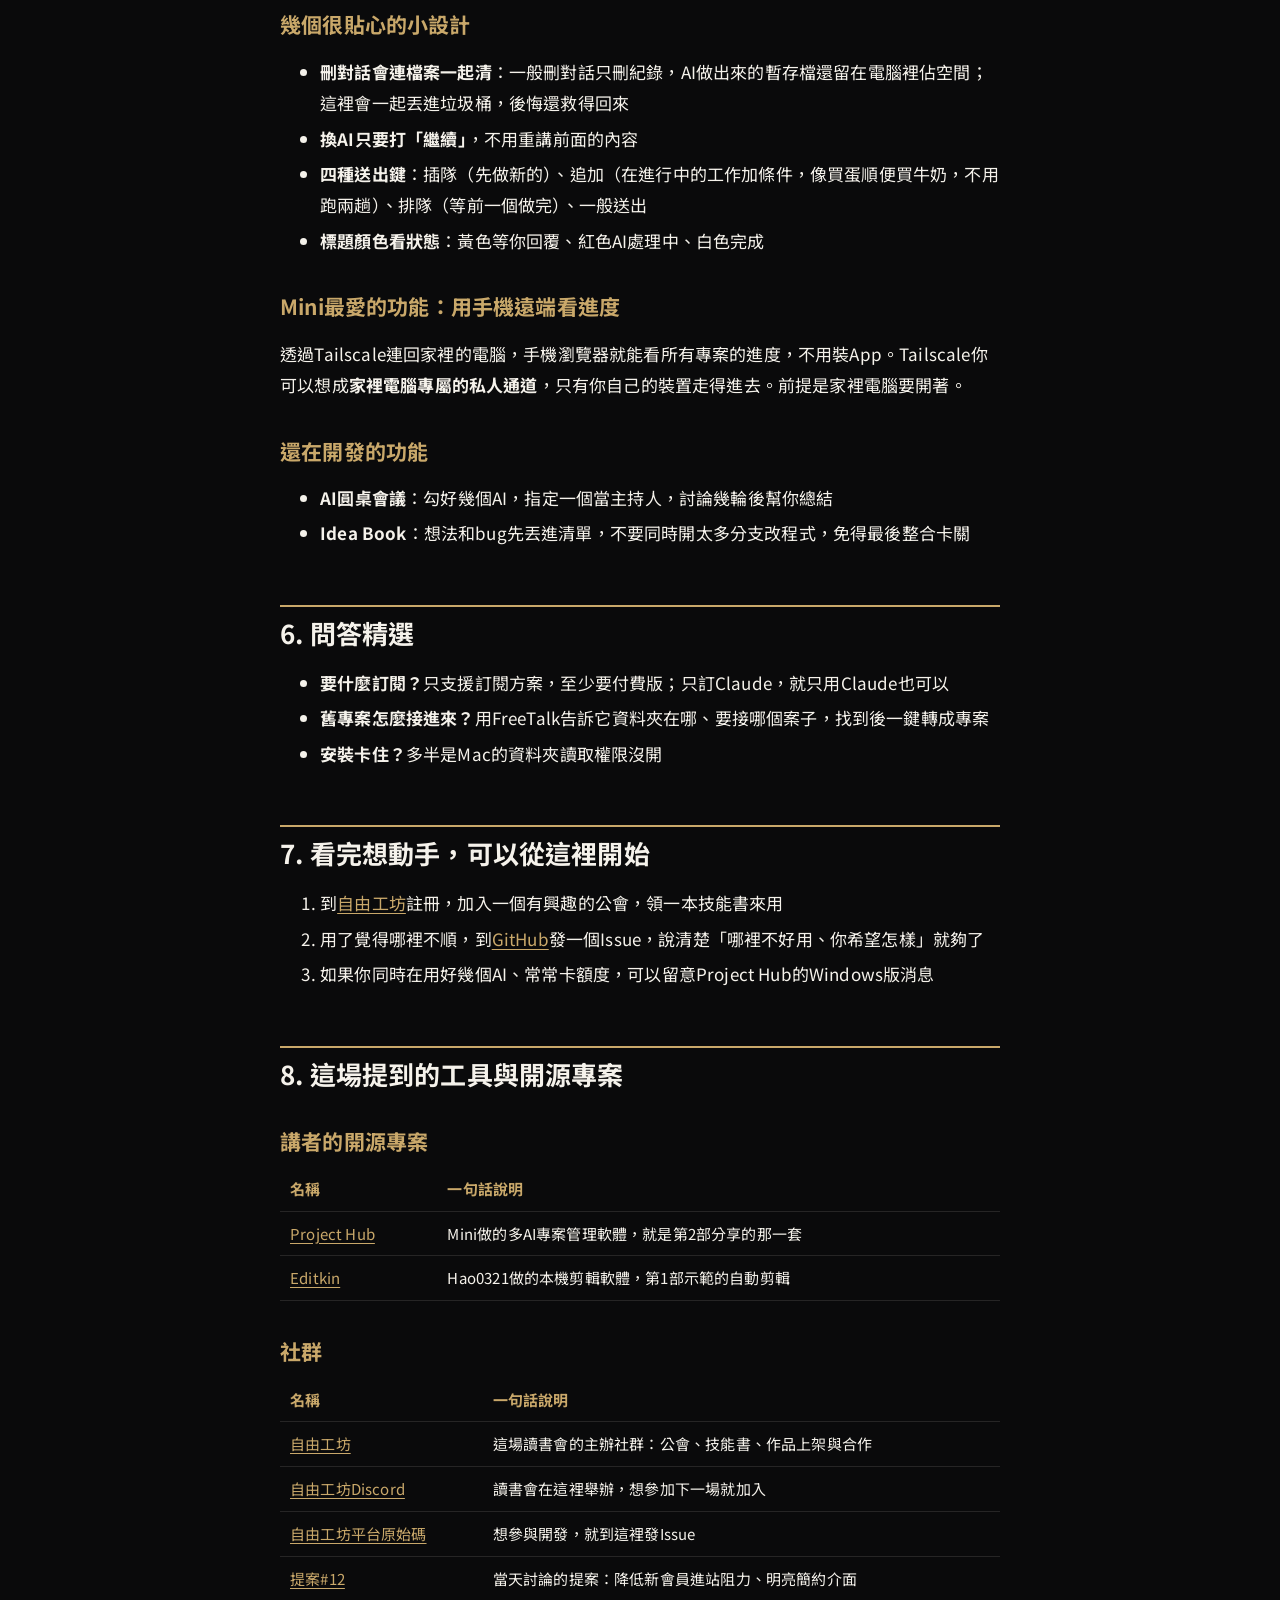
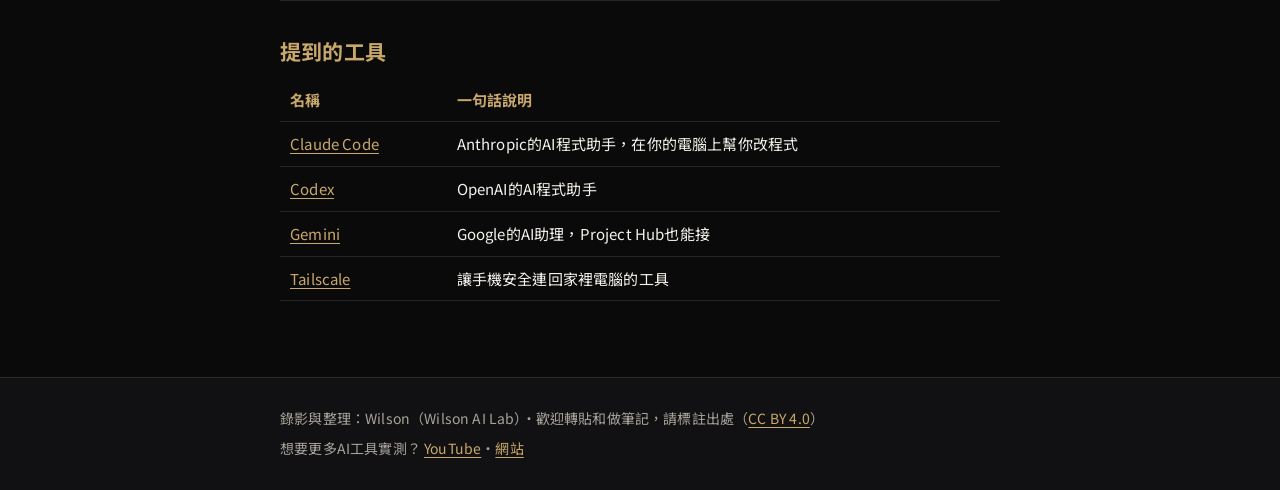
==== commit 1d156788: "更新內容 Co-Authored-By: Claude Opus 5.5 <noreply@anthropic.com>" ====
--- a/docs/streams/2026-10-14-ama-project-hub/index.html
+++ b/docs/streams/2026-10-14-ama-project-hub/index.html
@@ -9,7 +9,7 @@
 <link rel="apple-touch-icon" href="../../img/apple-touch-icon.png">
 <link rel="canonical" href="https://wilsonaimaster.github.io/ai-study-club-archive/streams/2026-10-14-ama-project-hub/">
 <meta property="og:type" content="article">
-<meta property="og:site_name" content="Wilson AI Lab 讀書會整理">
+<meta property="og:site_name" content="AI讀書會筆記 by Wilson AI Lab">
 <meta property="og:title" content="AI額度用完，自動換另一個AI接手？自由工坊讀書會10/14重點整理">
 <meta property="og:description" content="自由工坊平台怎麼從一個GitHub Issue開始參與；Project Hub把Claude Code、Codex、Gemini收進同一個視窗，額度用完自動換人接手。22個章節與白話重點。">
 <meta property="og:url" content="https://wilsonaimaster.github.io/ai-study-club-archive/streams/2026-10-14-ama-project-hub/">
@@ -25,7 +25,7 @@
 </head>
 <body>
 <header class="topbar">
-  <a class="brand" href="../../">Wilson <span>AI Lab</span> 讀書會整理</a>
+  <a class="brand" href="../../">AI讀書會筆記 <span>by Wilson AI Lab</span></a>
   <nav><a href="../../">全部紀錄</a></nav>
 </header>
 <main class="wrap">
--- a/docs/style.css
+++ b/docs/style.css
@@ -1,4 +1,4 @@
-/* 讀書會整理：共用樣式（黑金配色） */
+/* AI讀書會筆記：共用樣式（黑金配色） */
 @import url("https://fonts.googleapis.com/css2?family=Noto+Sans+TC:wght@400;700;900&display=swap");
 :root {
   --bg: #0A0A0B;
@@ -119,3 +119,5 @@
 .community h2 .count { font-size: 14px; font-weight: 400; color: var(--muted); }
 .community-desc { color: var(--muted); font-size: 15px; margin: -6px 0 4px; }
 .community-links { font-size: 15px; font-weight: 700; margin: 0 0 16px; }
+
+.topbar .brand span { font-size: .8em; font-weight: 700; margin-left: 4px; }
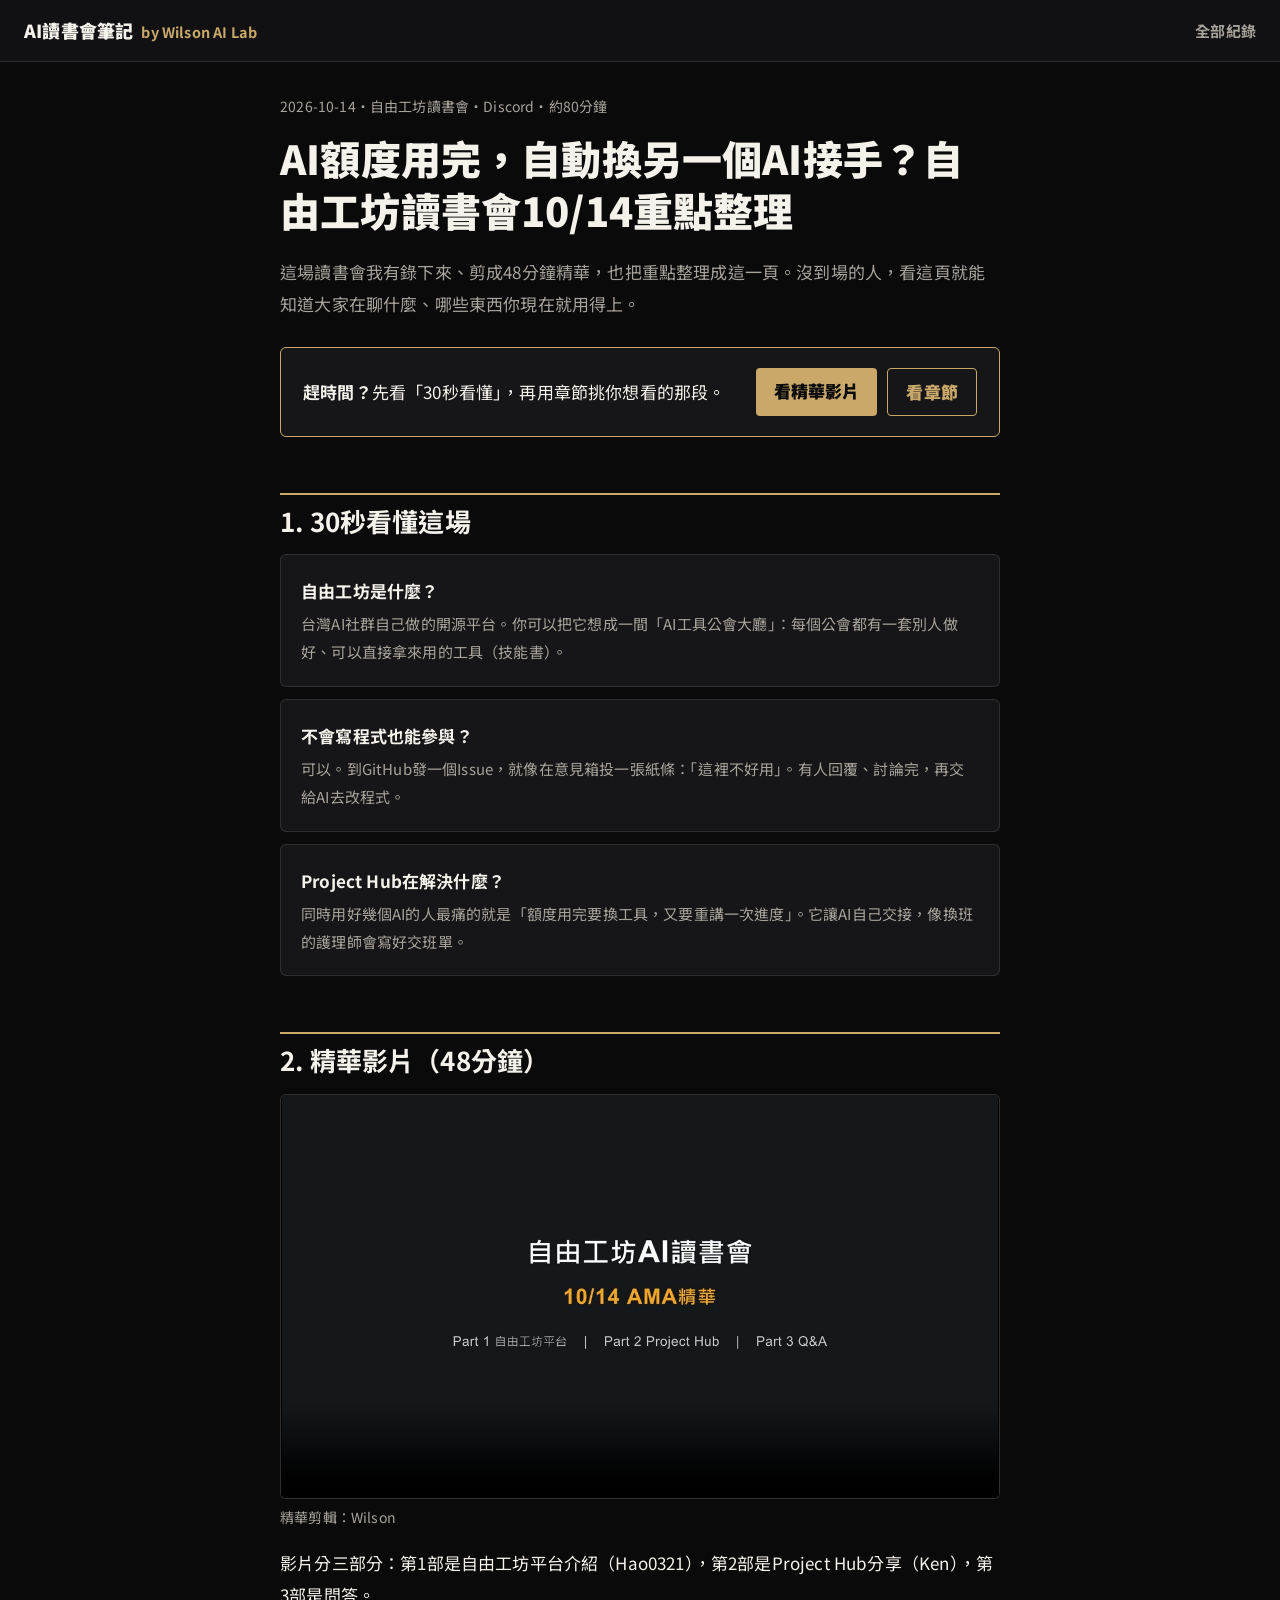
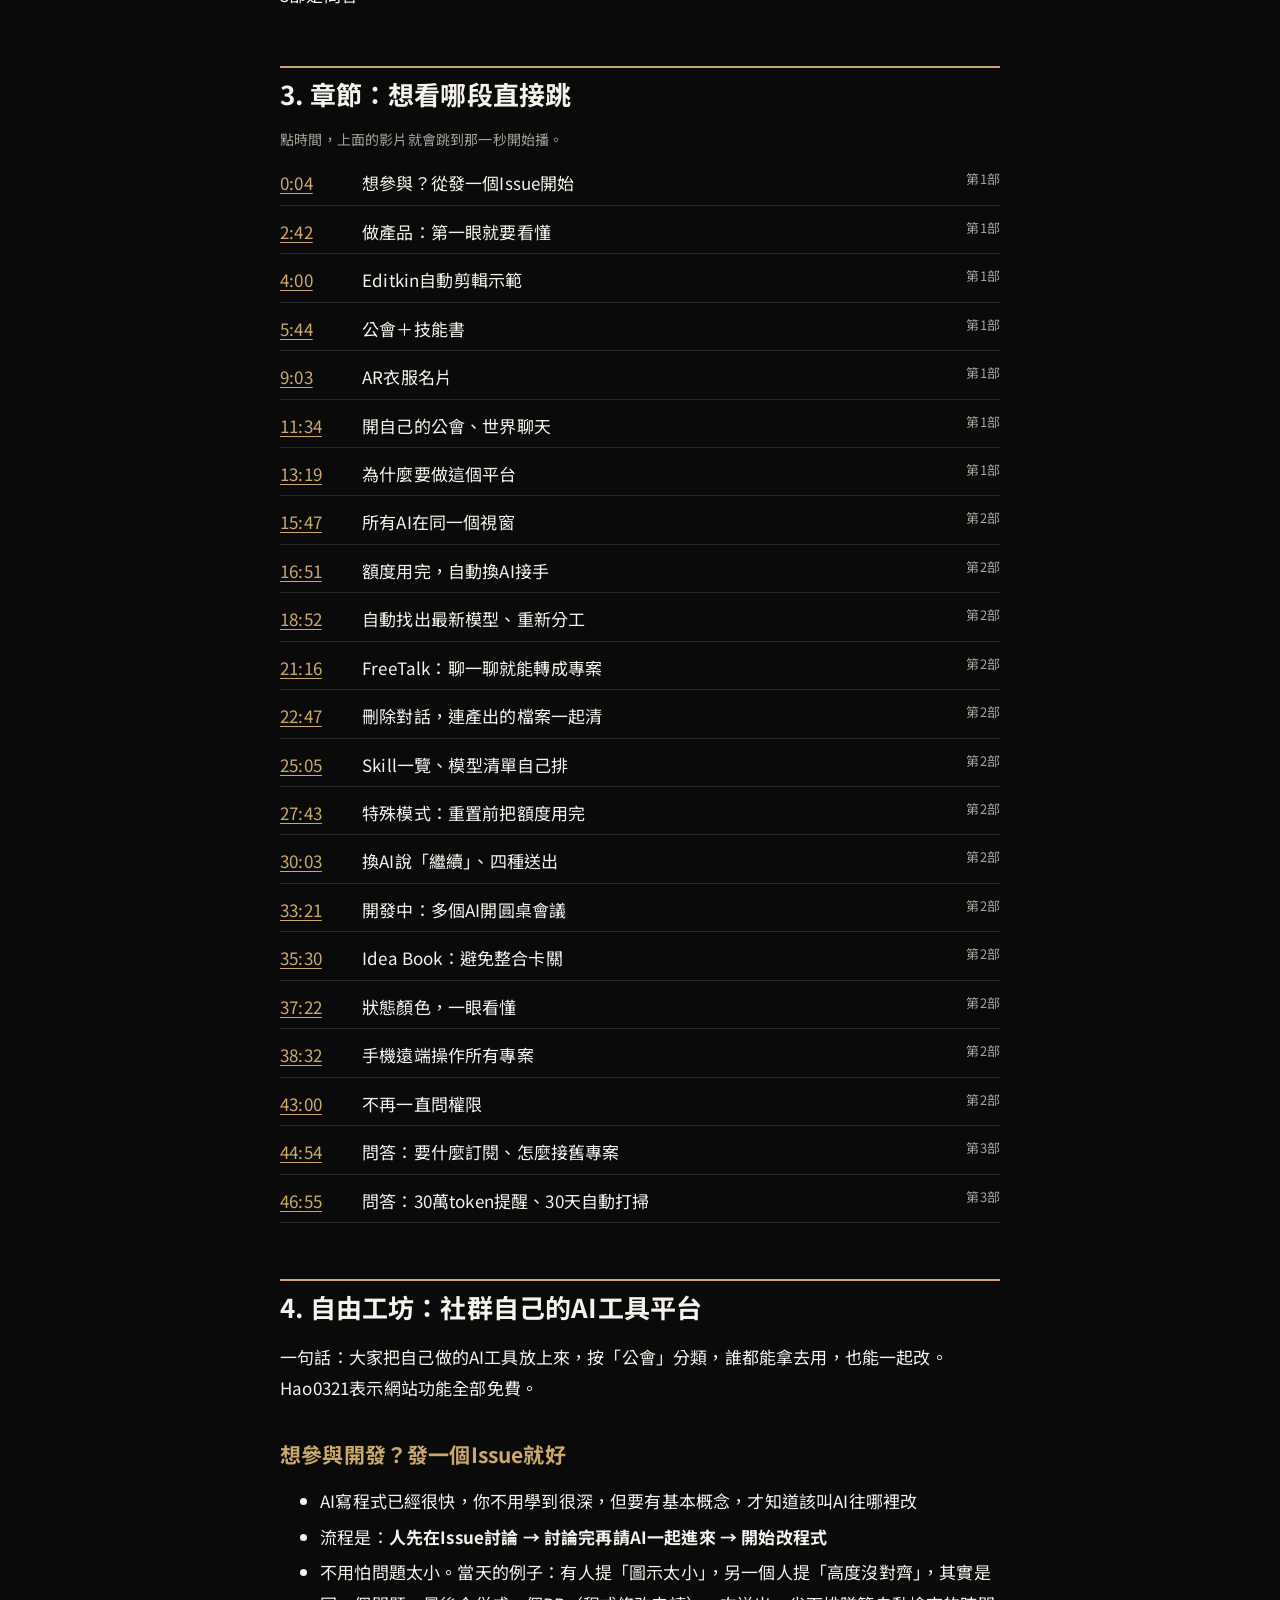
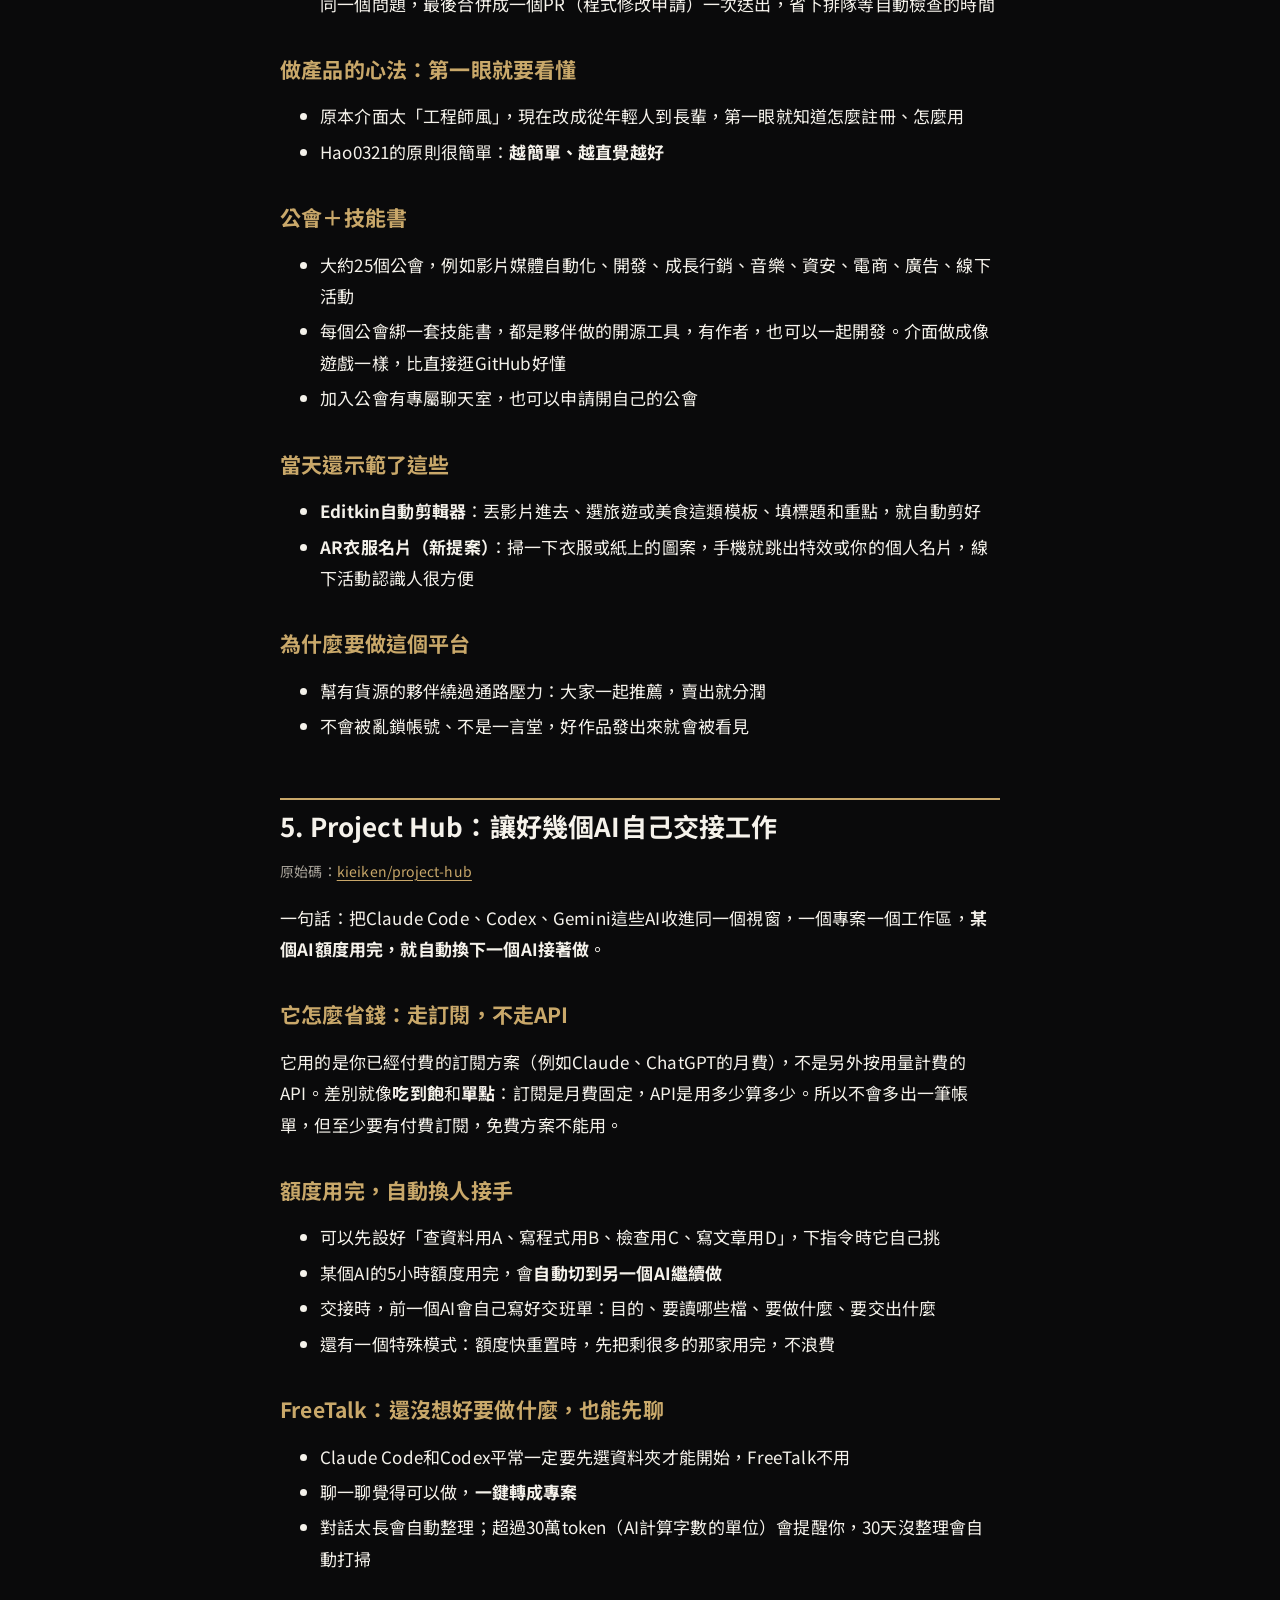
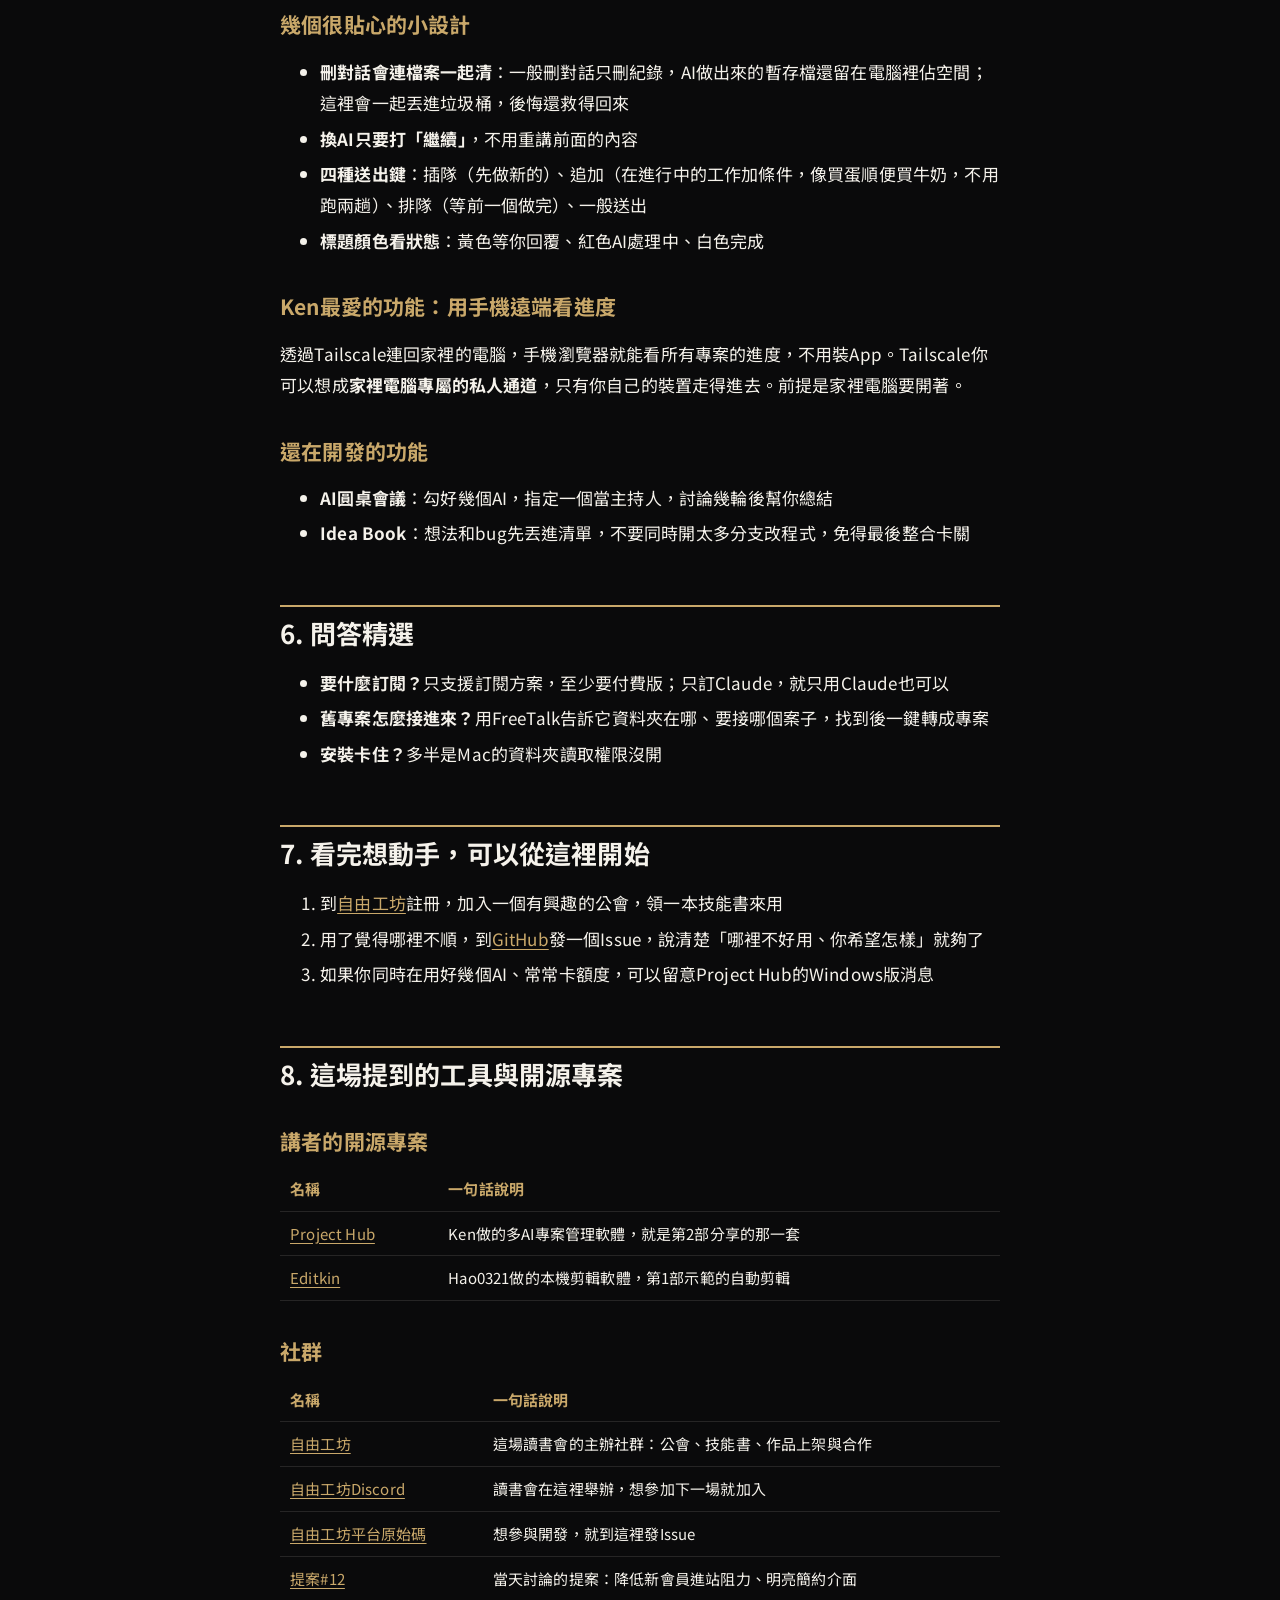
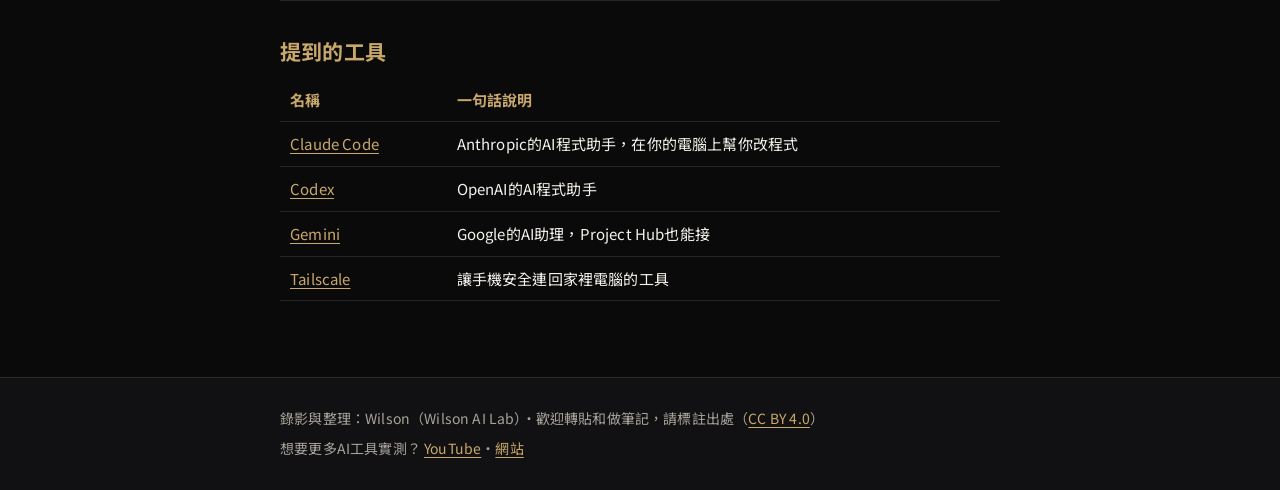
==== commit 11c9b4cd: "更新內容 Co-Authored-By: Claude Opus 5.5 <noreply@anthropic.com>" ====
--- a/docs/streams/2026-10-14-ama-project-hub/index.html
+++ b/docs/streams/2026-10-14-ama-project-hub/index.html
@@ -50,7 +50,7 @@
 <h2 id="video">2. 精華影片（48分鐘）</h2>
 <div class="video" data-video="highlight" data-poster="../../img/poster-2026-10-14.jpg"></div>
 <p class="video-caption">精華剪輯：Wilson</p>
-<p>影片分三部分：第1部是自由工坊平台介紹（Hao0321），第2部是Project Hub分享（Mini），第3部是問答。</p>
+<p>影片分三部分：第1部是自由工坊平台介紹（Hao0321），第2部是Project Hub分享（Ken），第3部是問答。</p>
 
 <h2 id="chapters">3. 章節：想看哪段直接跳</h2>
 <p class="video-caption">點時間，上面的影片就會跳到那一秒開始播。</p>
@@ -144,7 +144,7 @@
 <li><strong>標題顏色看狀態</strong>：黃色等你回覆、紅色AI處理中、白色完成</li>
 </ul>
 
-<h3>Mini最愛的功能：用手機遠端看進度</h3>
+<h3>Ken最愛的功能：用手機遠端看進度</h3>
 <p>透過Tailscale連回家裡的電腦，手機瀏覽器就能看所有專案的進度，不用裝App。Tailscale你可以想成<strong>家裡電腦專屬的私人通道</strong>，只有你自己的裝置走得進去。前提是家裡電腦要開著。</p>
 
 <h3>還在開發的功能</h3>
@@ -171,7 +171,7 @@
 <h3>講者的開源專案</h3>
 <table>
 <tr><th>名稱</th><th>一句話說明</th></tr>
-<tr><td><a href="https://github.com/kieiken/project-hub">Project Hub</a></td><td>Mini做的多AI專案管理軟體，就是第2部分享的那一套</td></tr>
+<tr><td><a href="https://github.com/kieiken/project-hub">Project Hub</a></td><td>Ken做的多AI專案管理軟體，就是第2部分享的那一套</td></tr>
 <tr><td><a href="https://github.com/Hao0321/Editkin">Editkin</a></td><td>Hao0321做的本機剪輯軟體，第1部示範的自動剪輯</td></tr>
 </table>
 <h3>社群</h3>
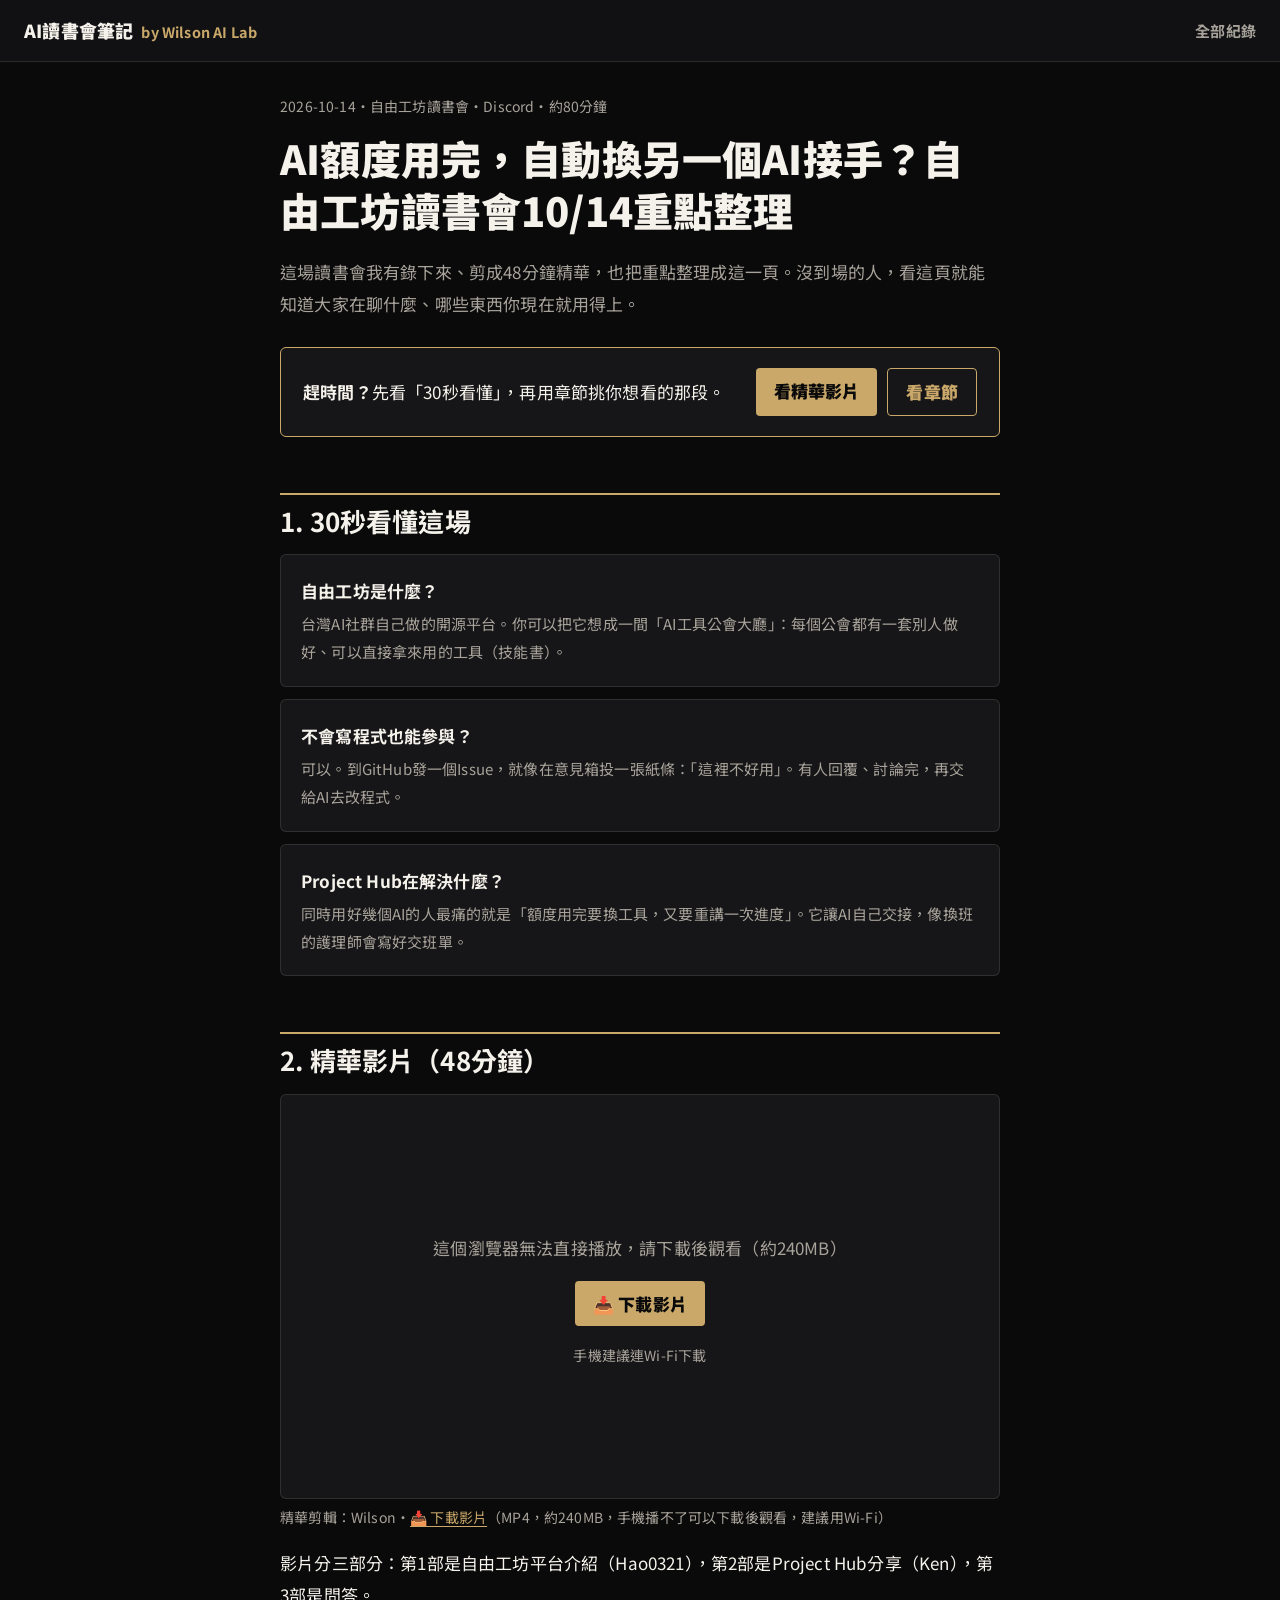
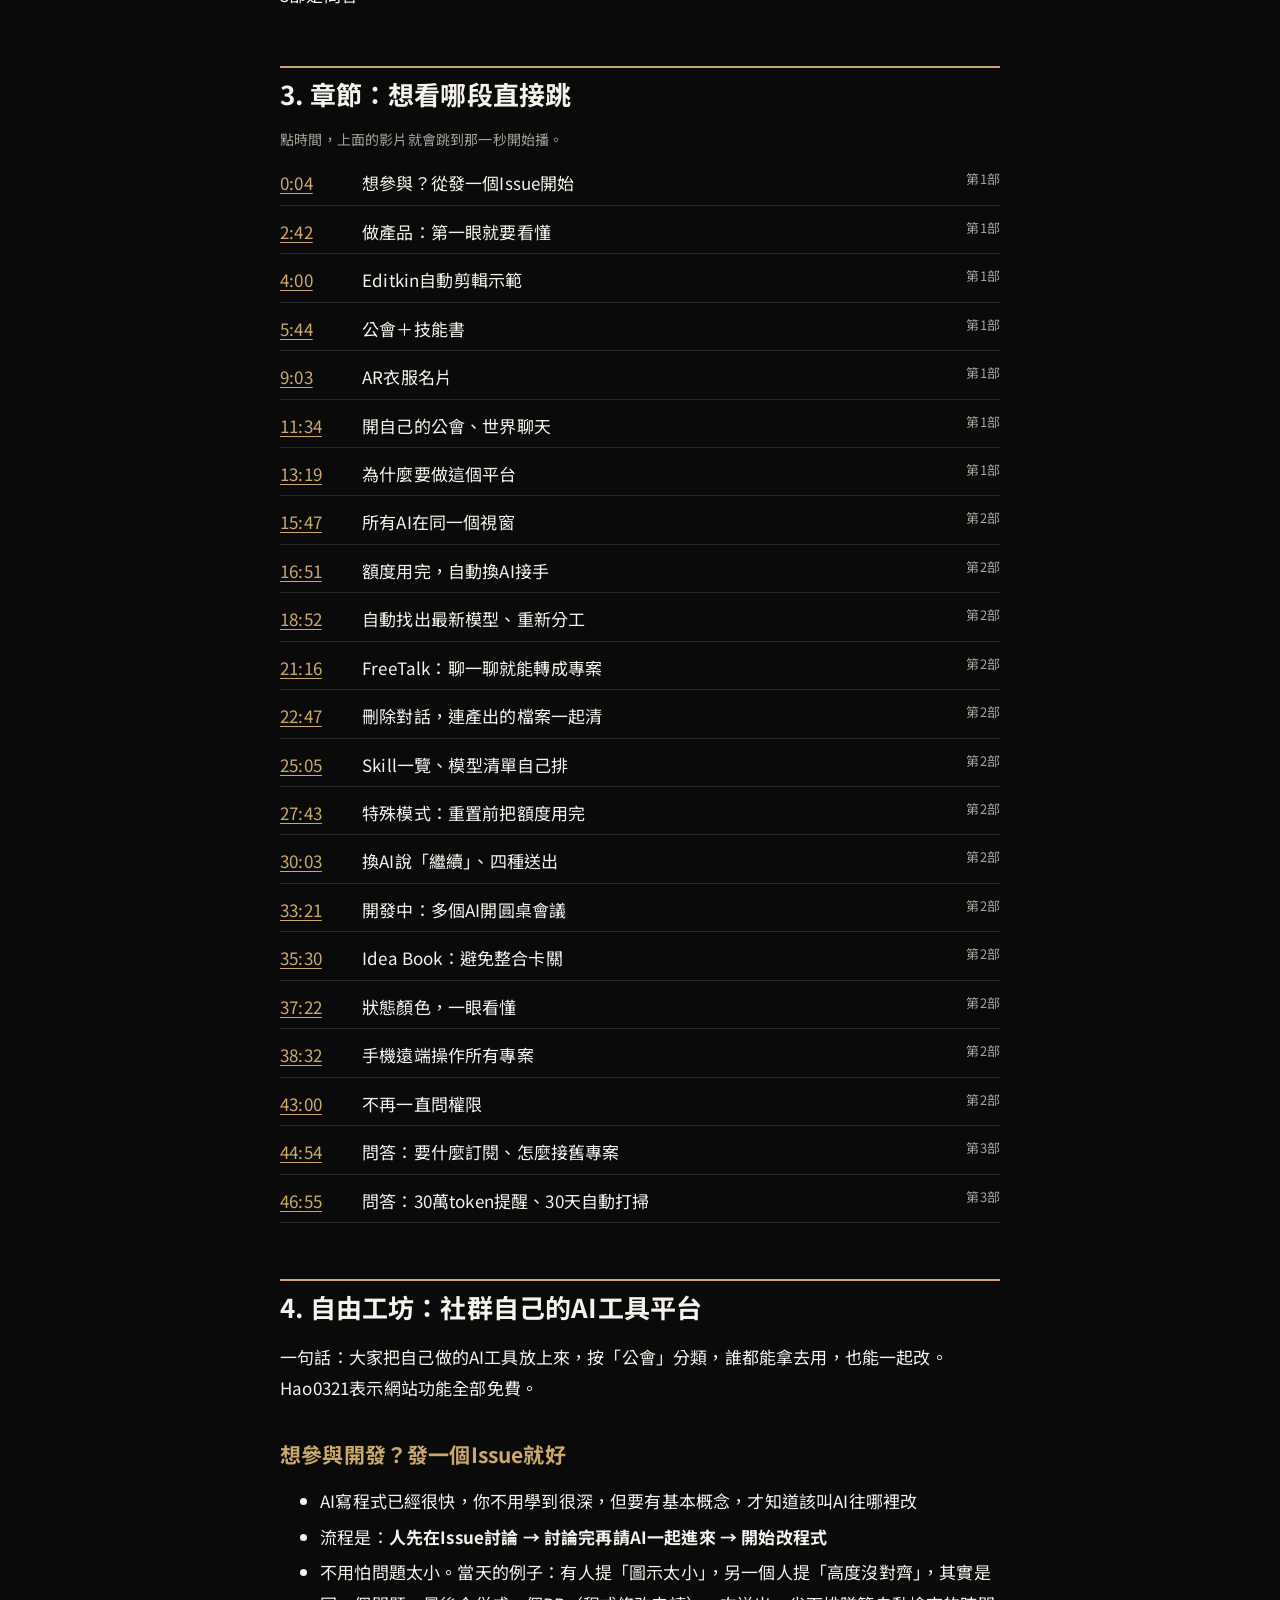
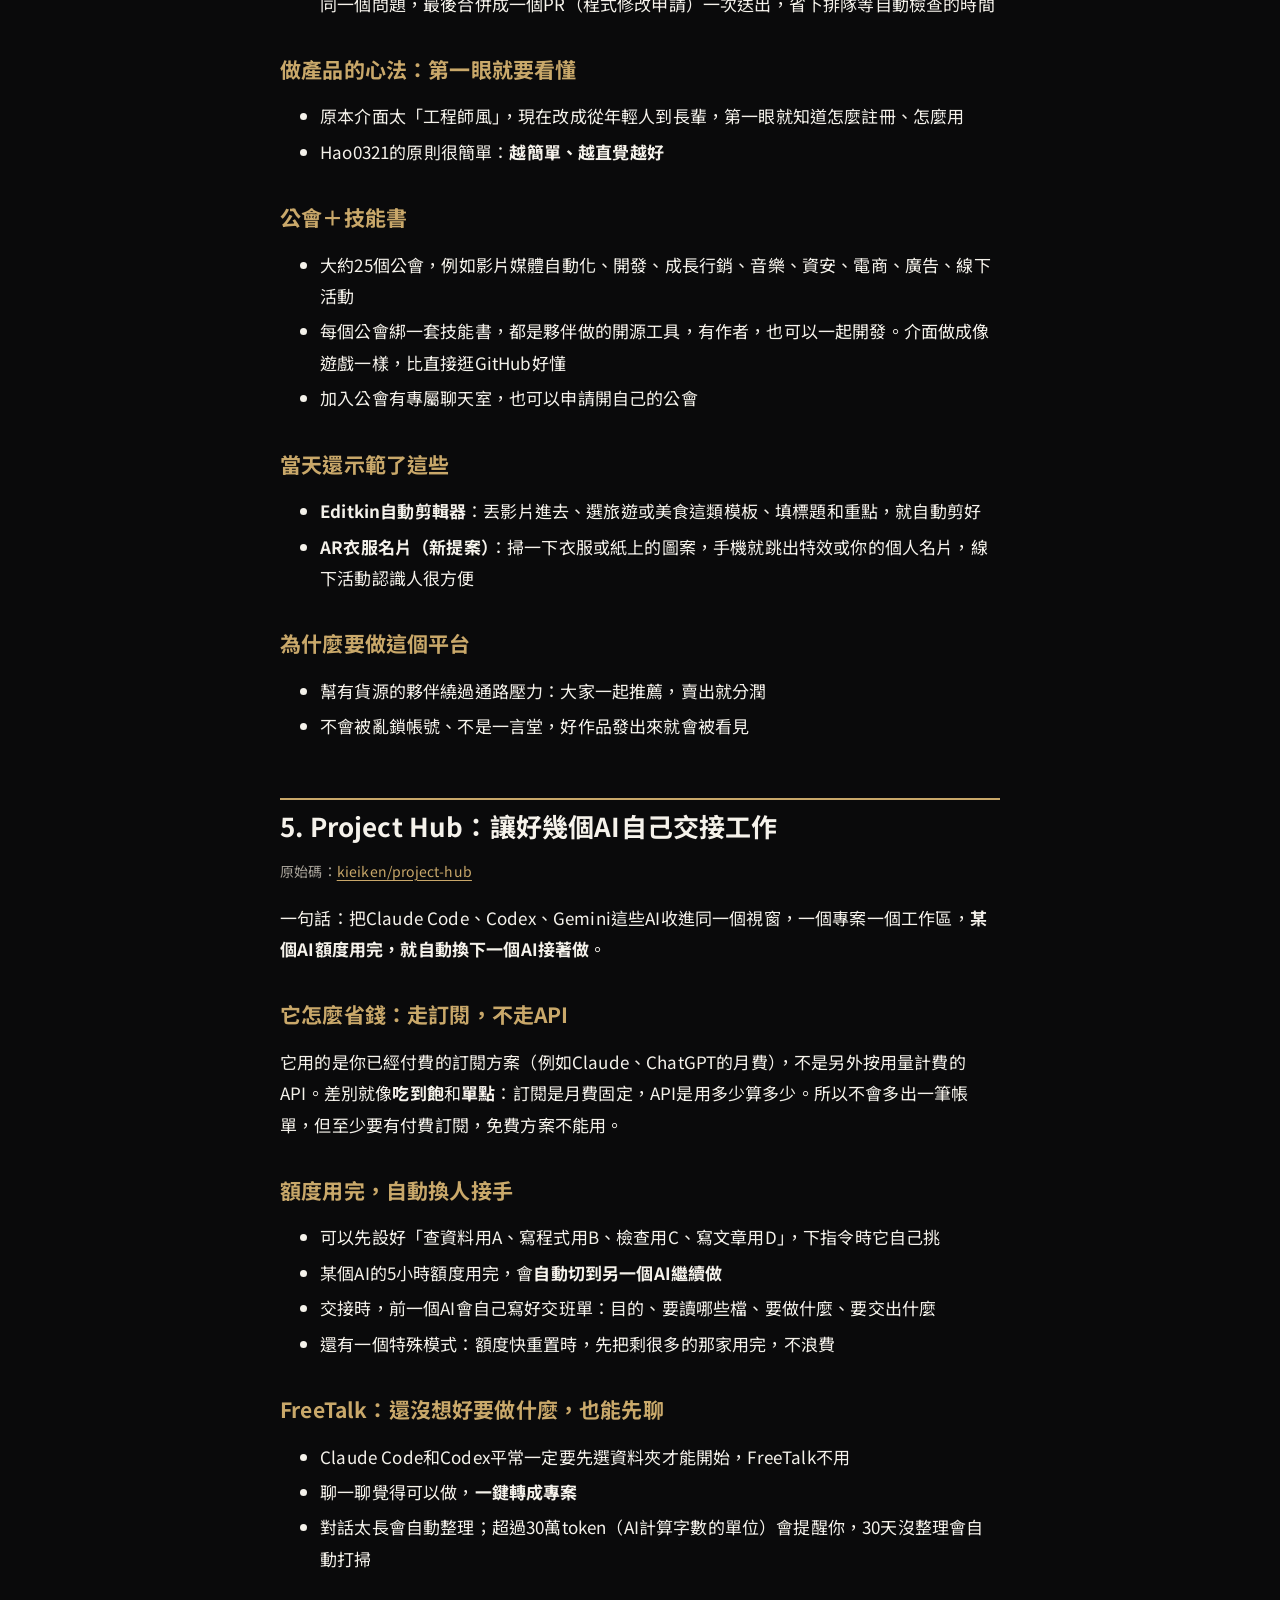
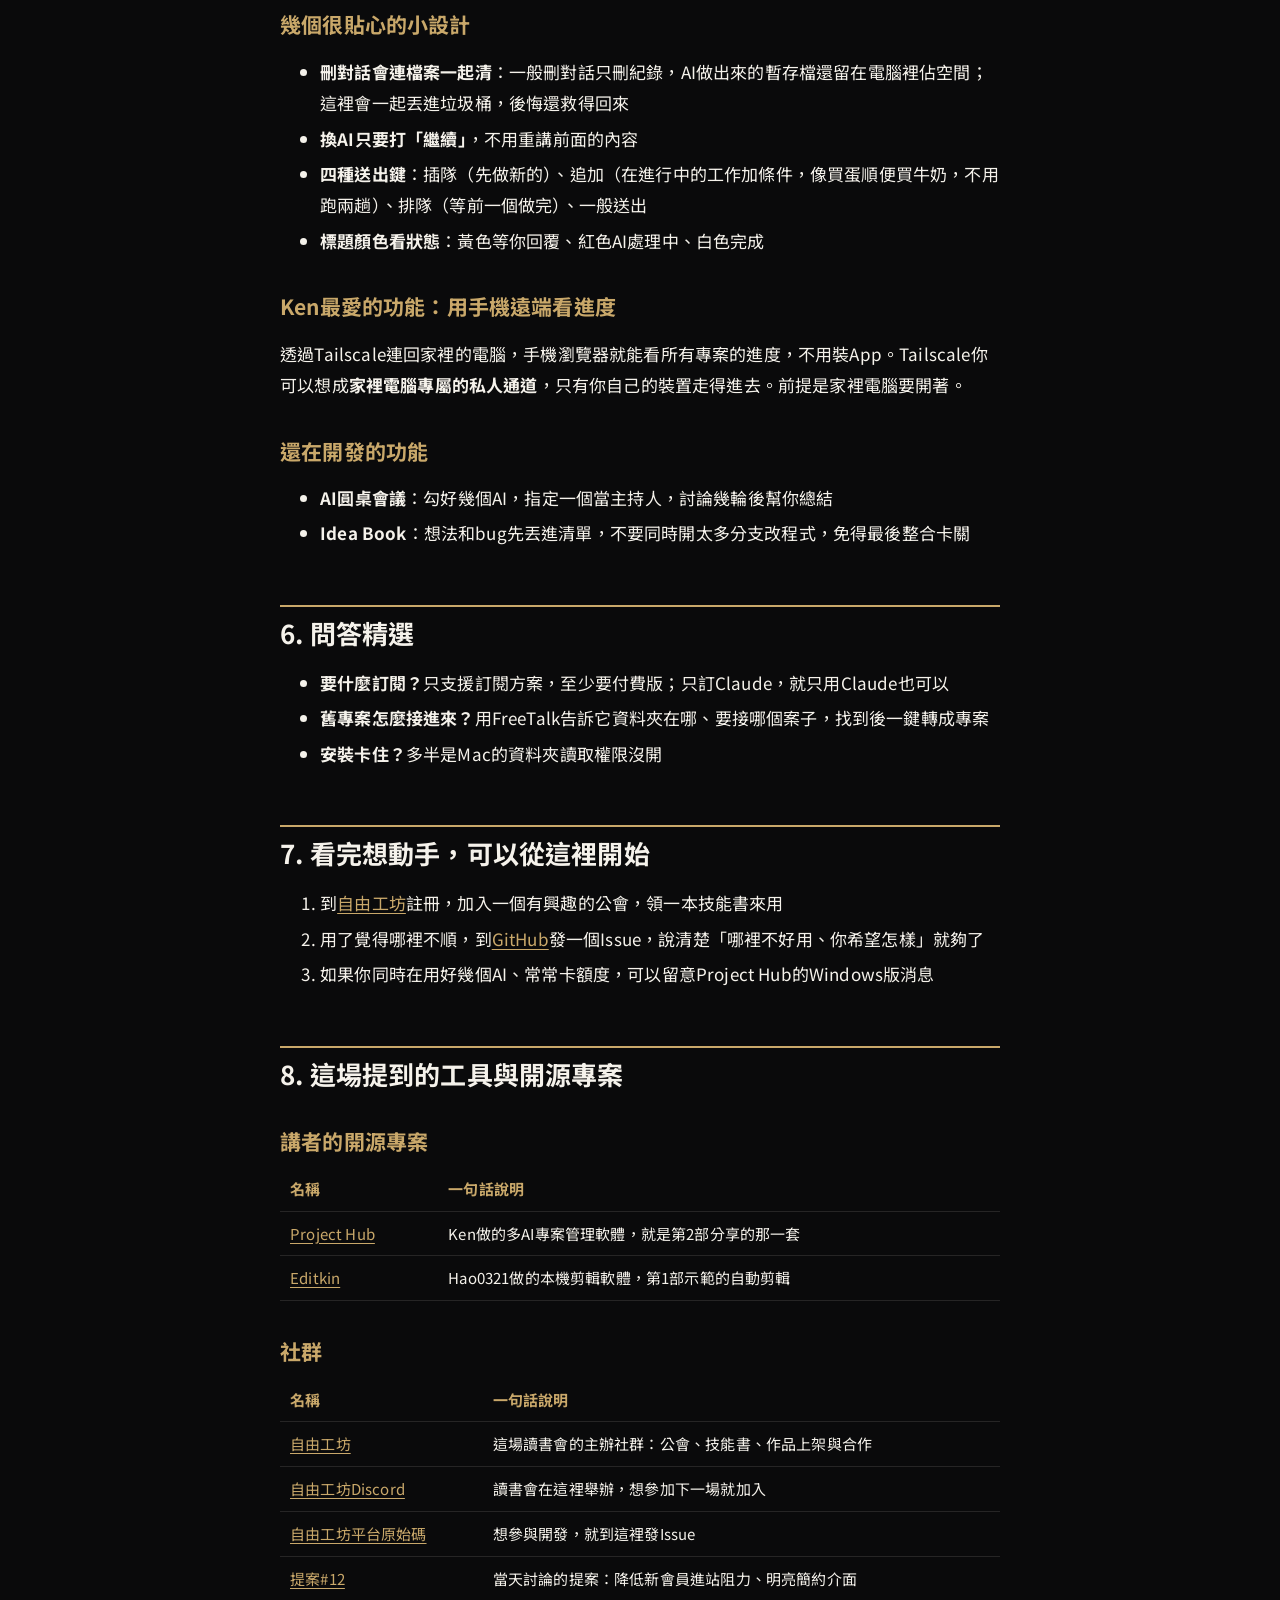
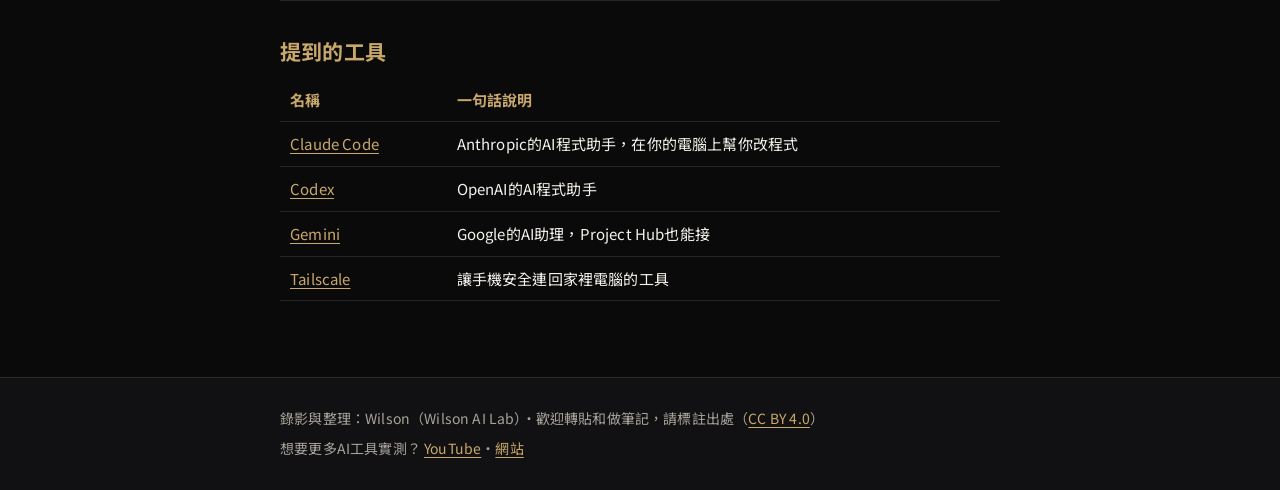
==== commit 9b83ff17: "更新內容 Co-Authored-By: Claude Opus 5.5 <noreply@anthropic.com>" ====
--- a/docs/streams/2026-10-14-ama-project-hub/index.html
+++ b/docs/streams/2026-10-14-ama-project-hub/index.html
@@ -48,8 +48,8 @@
 </div>
 
 <h2 id="video">2. 精華影片（48分鐘）</h2>
-<div class="video" data-video="highlight" data-poster="../../img/poster-2026-10-14.jpg"></div>
-<p class="video-caption">精華剪輯：Wilson</p>
+<div class="video" data-video="highlight" data-size="約240MB" data-poster="../../img/poster-2026-10-14.jpg"></div>
+<p class="video-caption">精華剪輯：Wilson・<a href="https://github.com/WilsonAImaster/ai-study-club-archive/releases/download/2026-10-14-ama/2026-10-14-ama-highlight.mp4">📥 下載影片</a>（MP4，約240MB，手機播不了可以下載後觀看，建議用Wi-Fi）</p>
 <p>影片分三部分：第1部是自由工坊平台介紹（Hao0321），第2部是Project Hub分享（Ken），第3部是問答。</p>
 
 <h2 id="chapters">3. 章節：想看哪段直接跳</h2>
